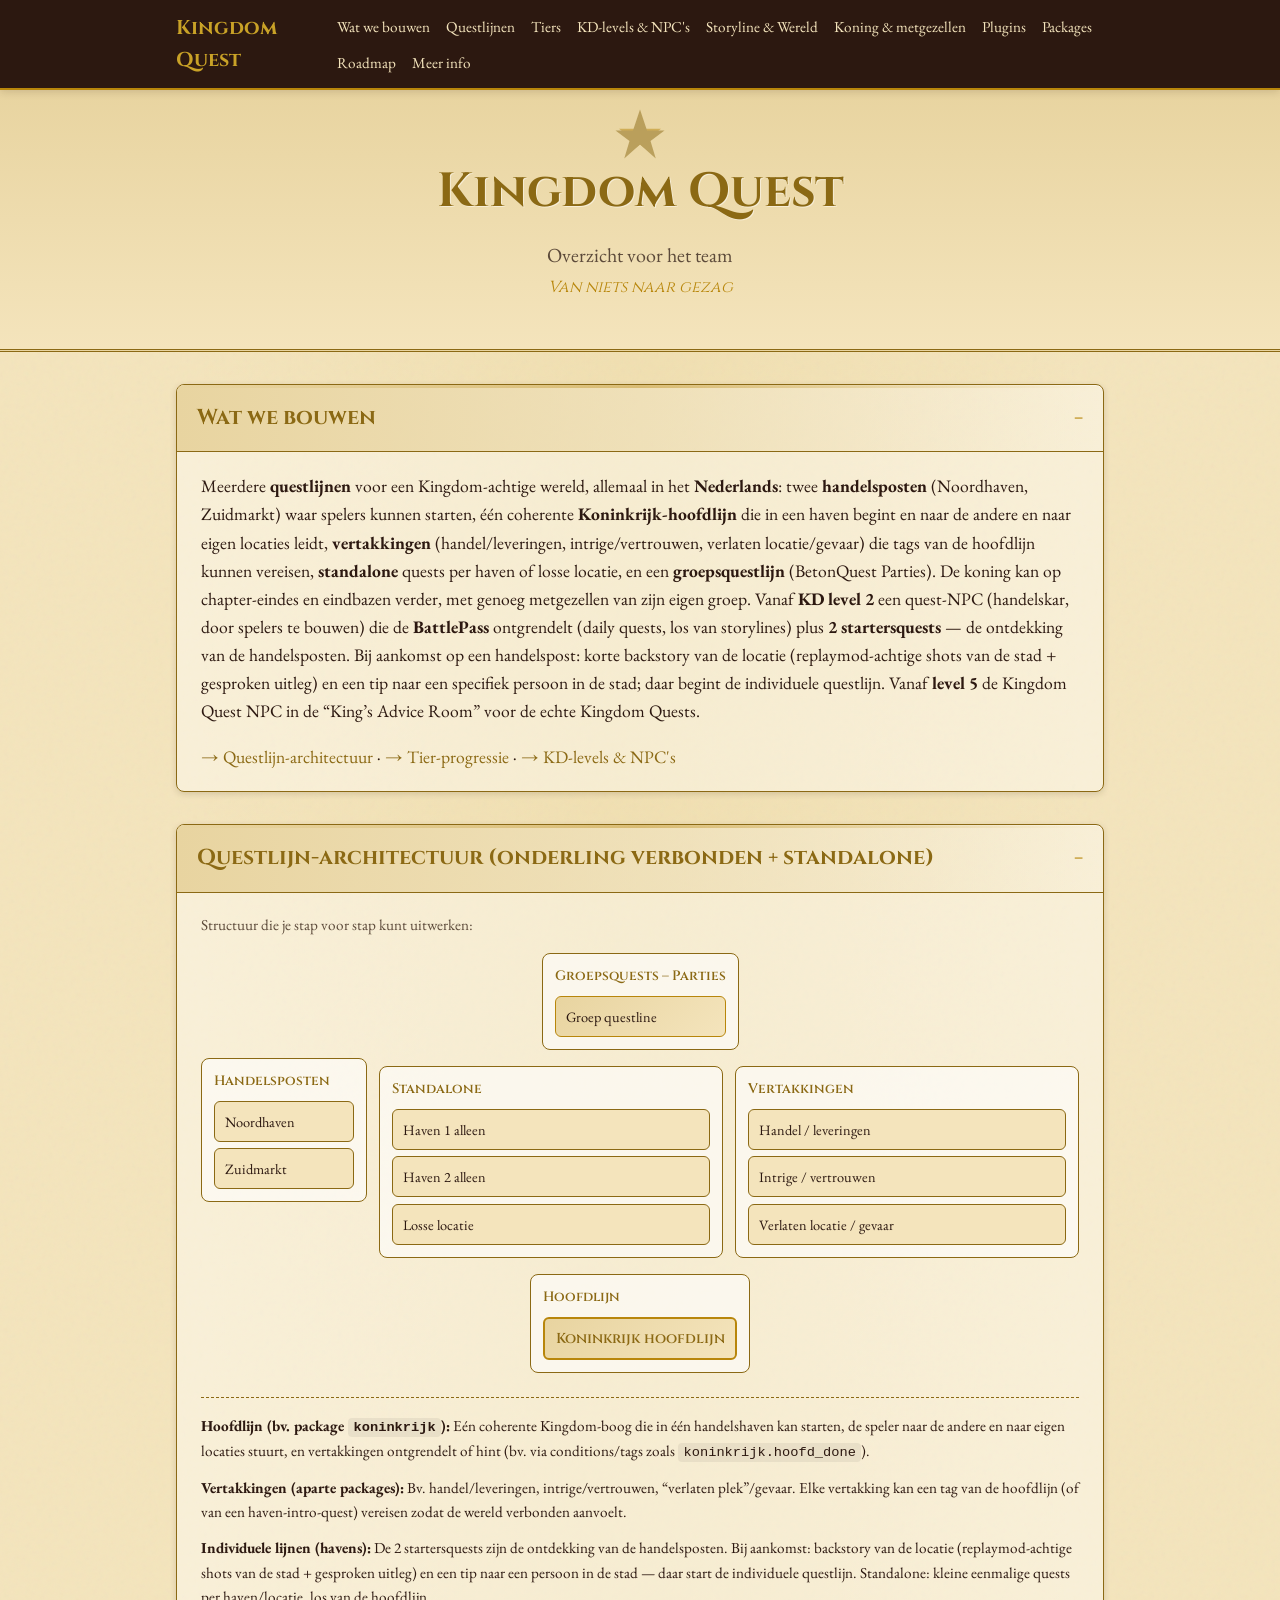
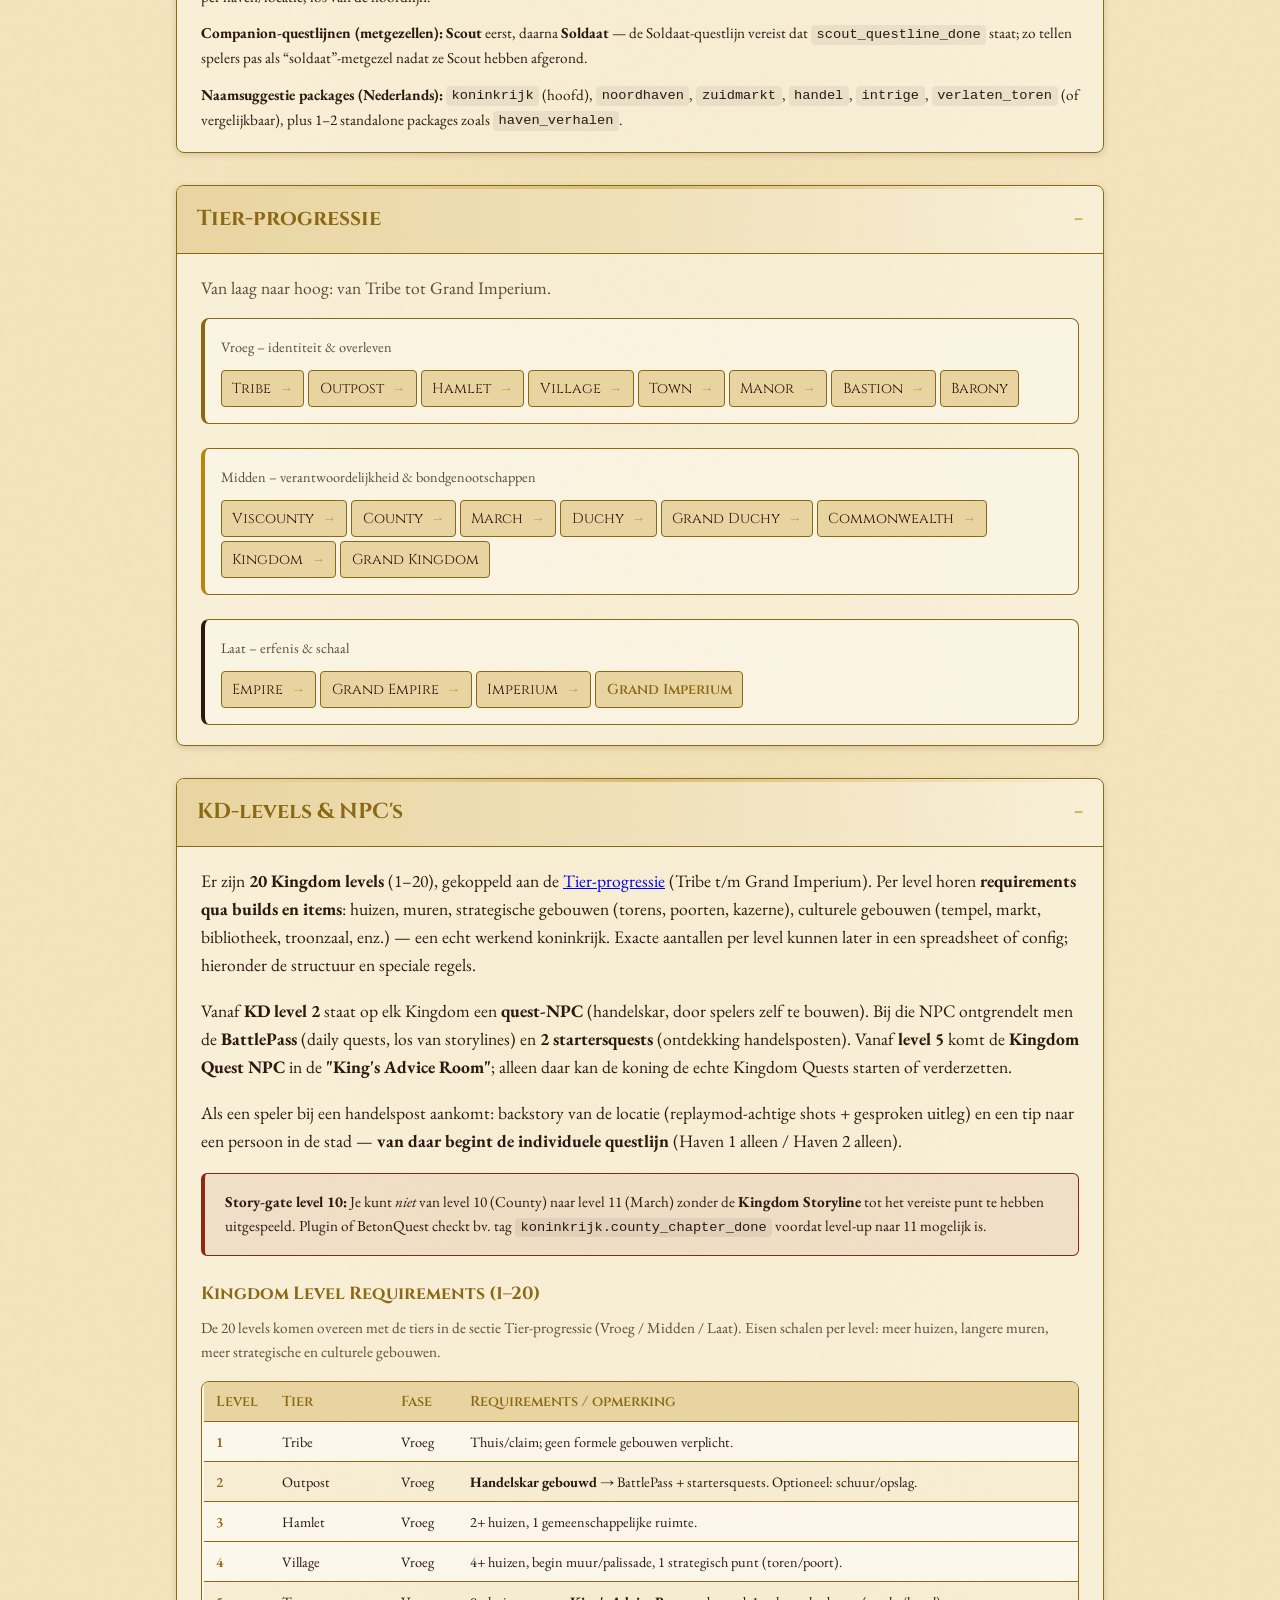
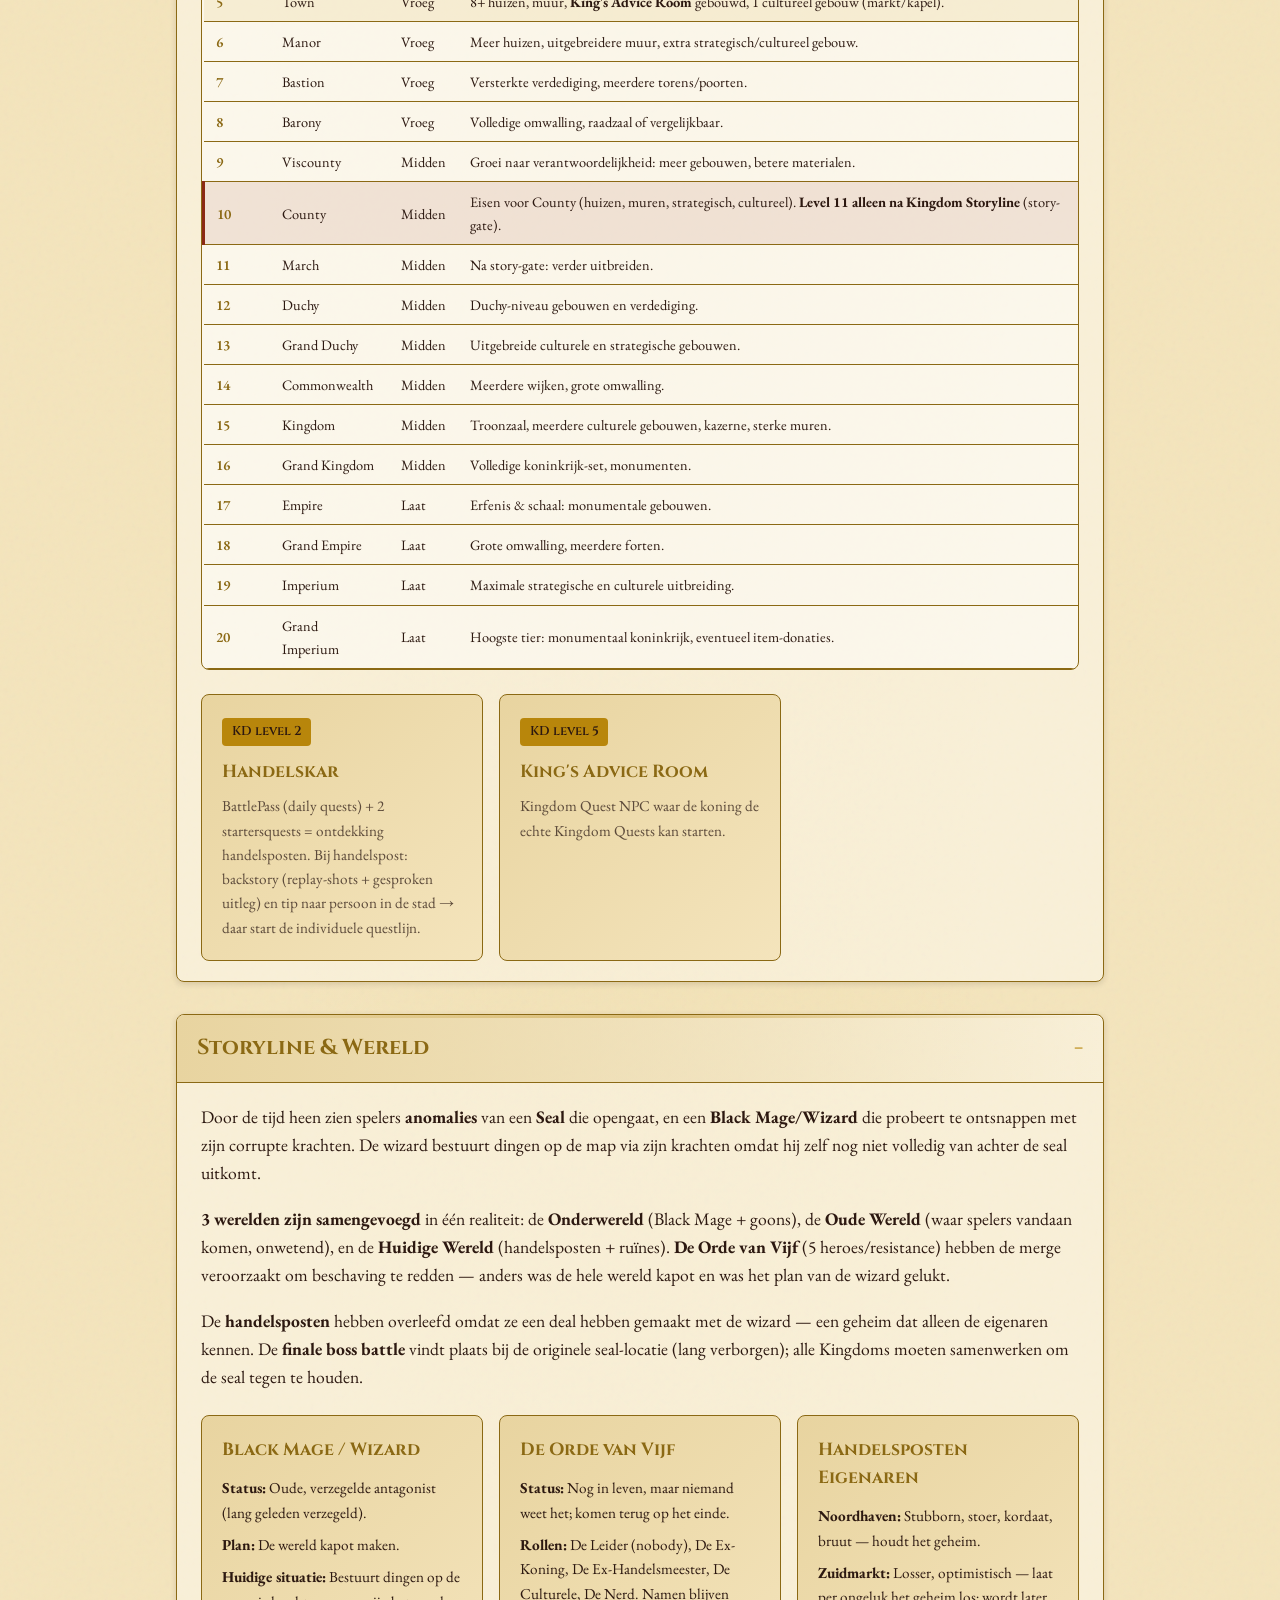
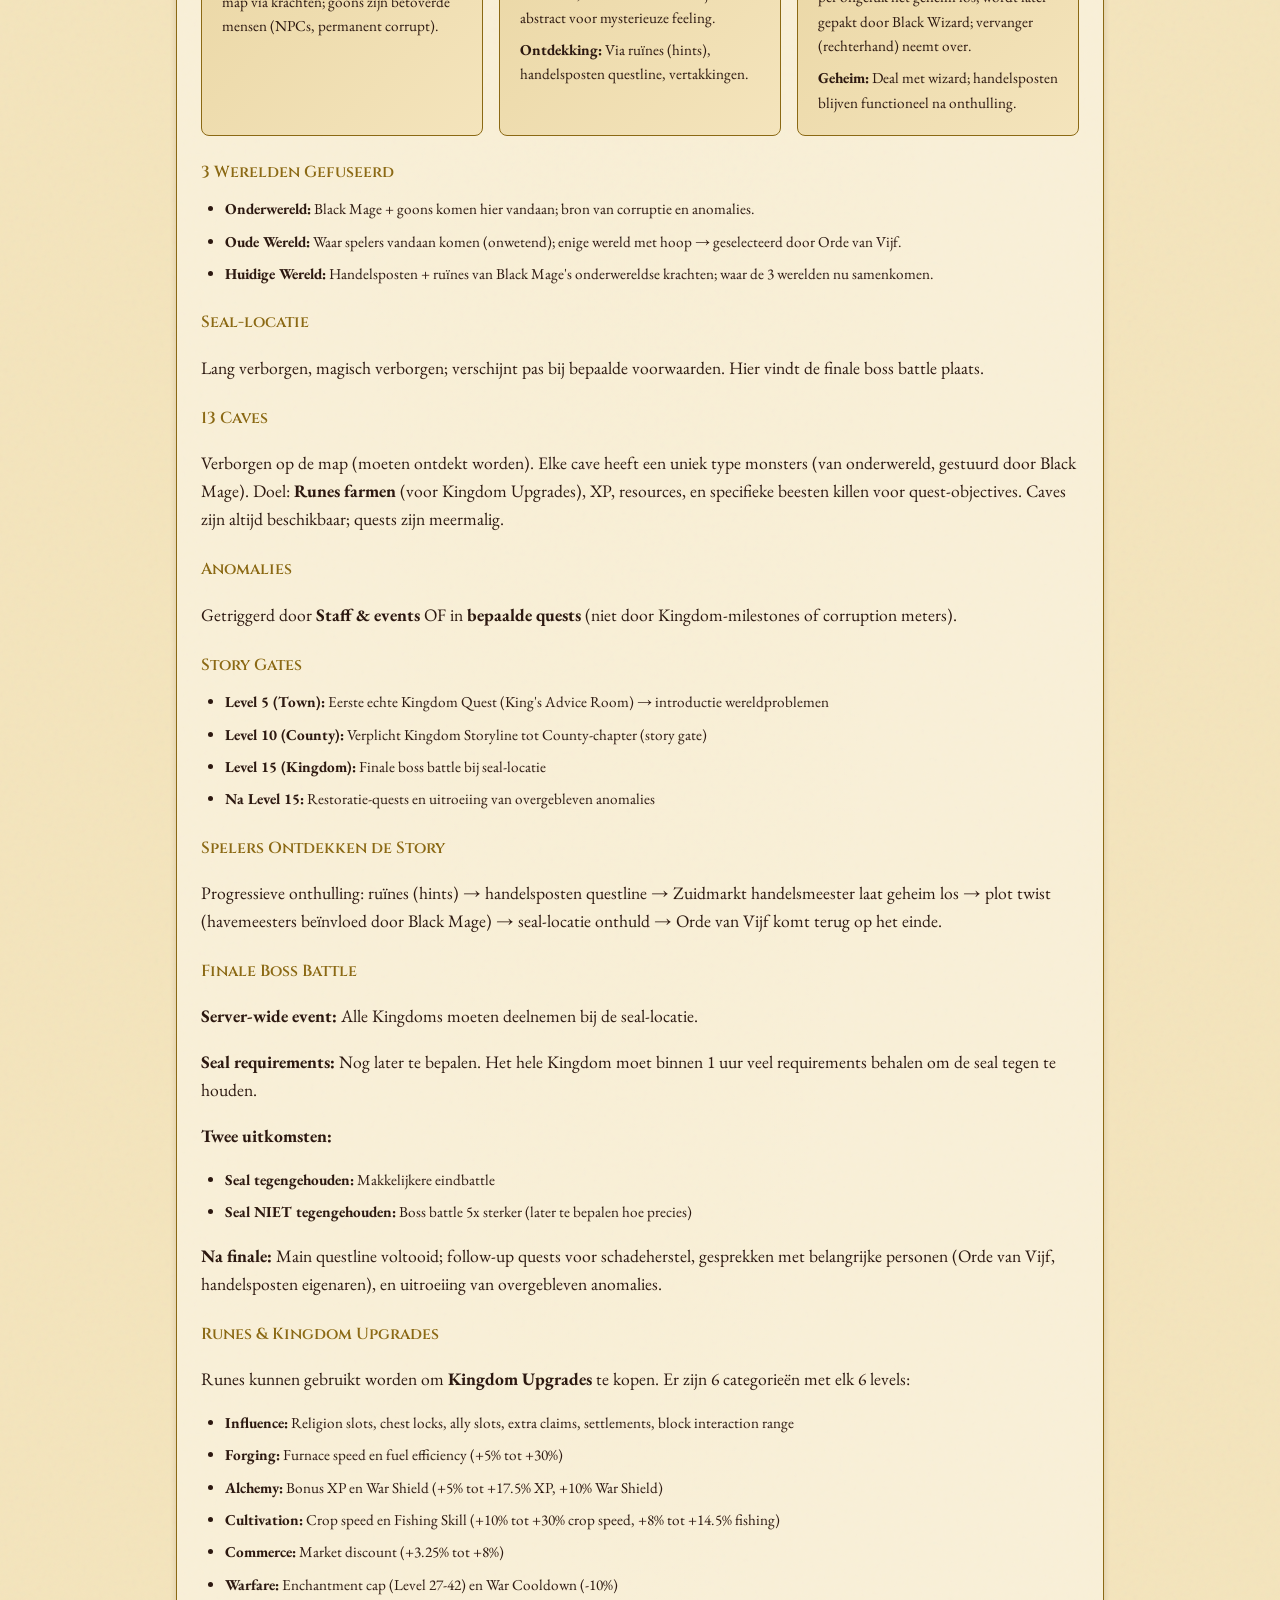
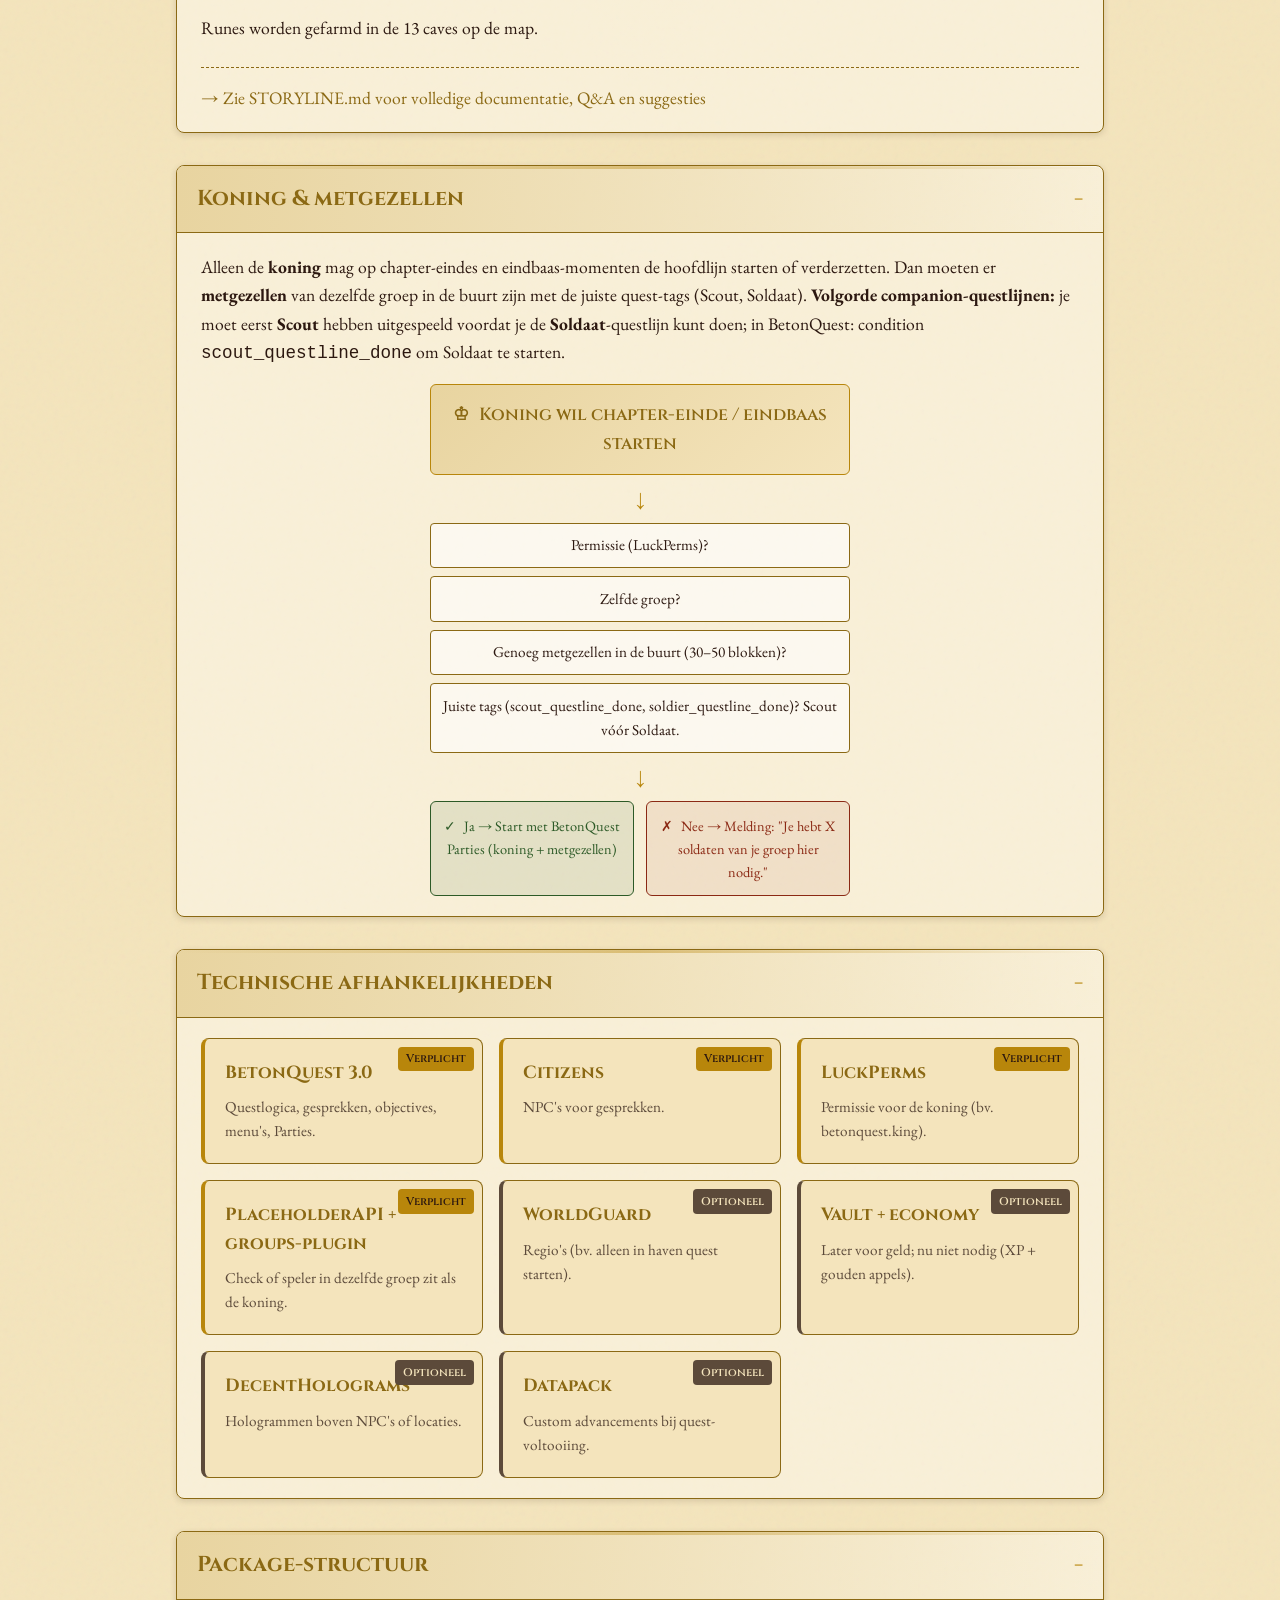
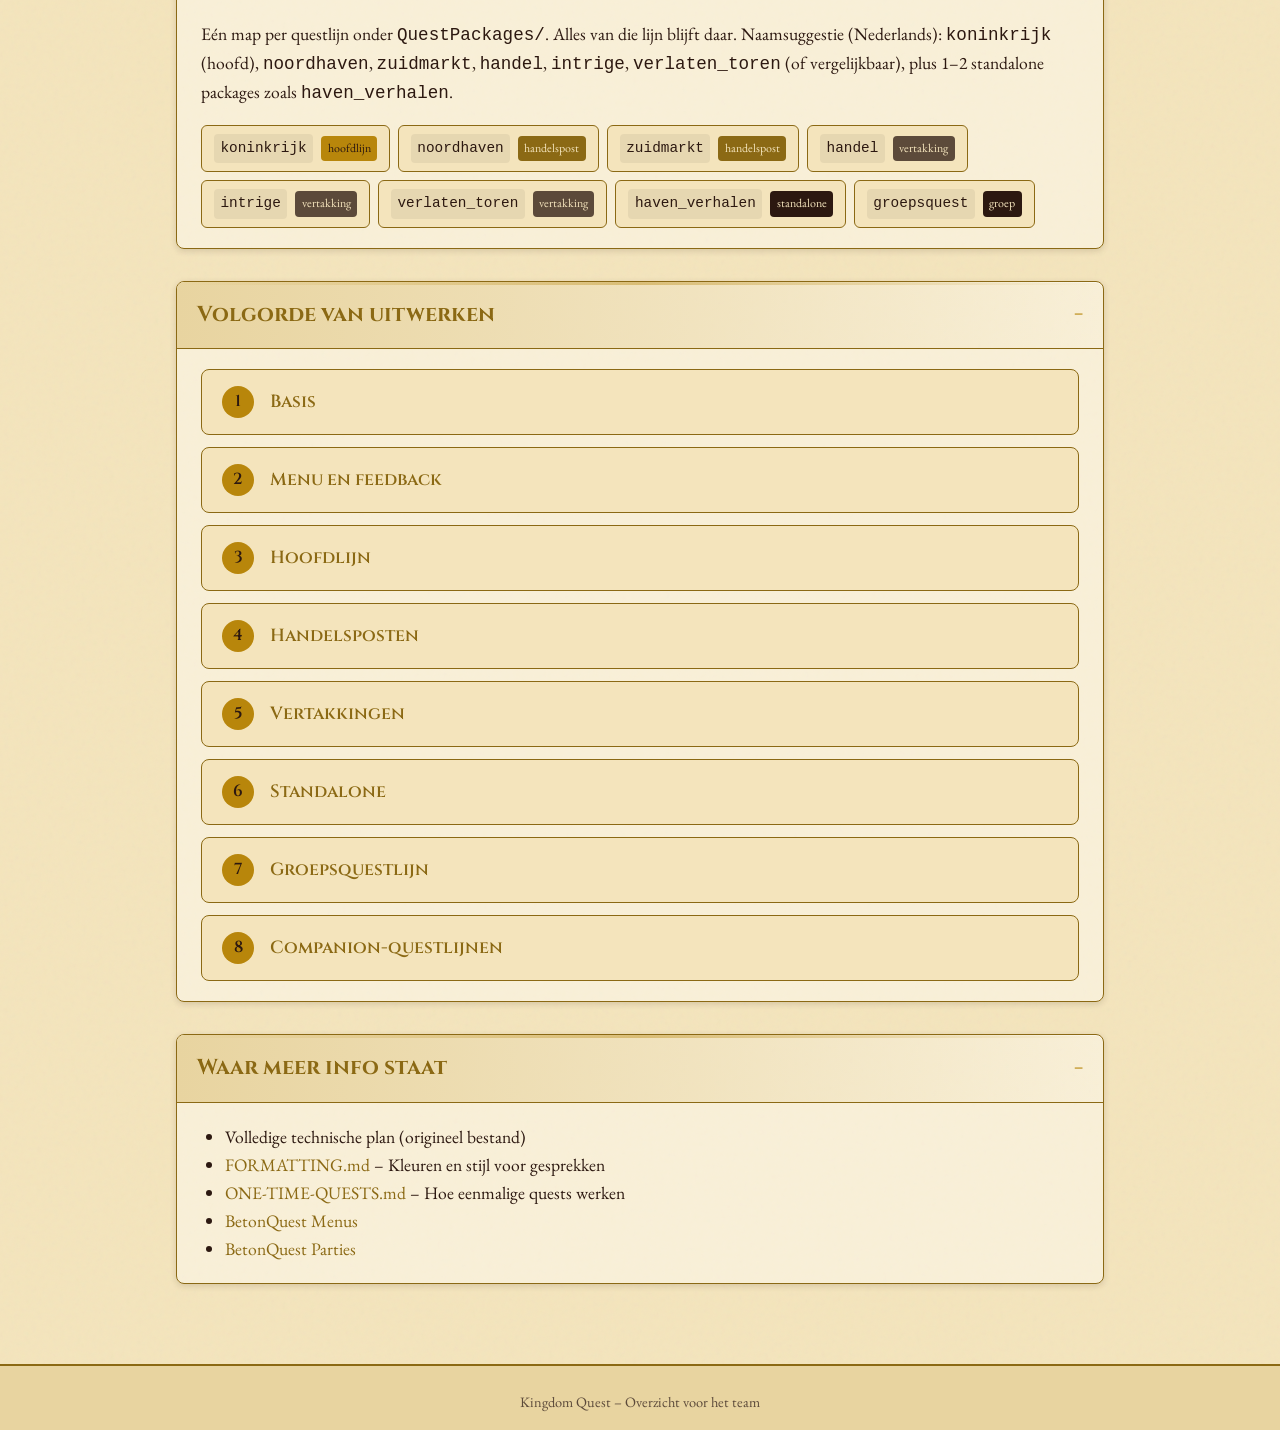
==== quest-overview/index.html @ 4b22ece1 "Initial commit: Kingdom Quest storyline and website Co-authored-by: Cursor <cursoragent@cursor.com>" ====
<!DOCTYPE html>
<html lang="nl">
<head>
  <meta charset="UTF-8">
  <meta name="viewport" content="width=device-width, initial-scale=1.0">
  <title>Kingdom Quest – Overzicht voor het team</title>
  <link rel="preconnect" href="https://fonts.googleapis.com">
  <link rel="preconnect" href="https://fonts.gstatic.com" crossorigin>
  <link href="https://fonts.googleapis.com/css2?family=Cinzel:wght@400;600;700&family=EB+Garamond:ital,wght@0,400;0,600;1,400&display=swap" rel="stylesheet">
  <link rel="stylesheet" href="styles.css">
</head>
<body>
  <nav class="nav" aria-label="Hoofdnavigatie">
    <div class="nav-inner">
      <a href="#hero" class="nav-logo">Kingdom Quest</a>
      <ul class="nav-links">
        <li><a href="#wat-we-bouwen">Wat we bouwen</a></li>
        <li><a href="#questlijnen">Questlijnen</a></li>
        <li><a href="#tiers">Tiers</a></li>
        <li><a href="#kd-levels">KD-levels & NPC's</a></li>
        <li><a href="#storyline">Storyline & Wereld</a></li>
        <li><a href="#koning">Koning & metgezellen</a></li>
        <li><a href="#plugins">Plugins</a></li>
        <li><a href="#packages">Packages</a></li>
        <li><a href="#roadmap">Roadmap</a></li>
        <li><a href="#meer-info">Meer info</a></li>
      </ul>
      <button class="nav-toggle" aria-label="Menu openen" type="button"></button>
    </div>
  </nav>

  <header id="hero" class="hero">
    <div class="hero-decoration hero-crown" aria-hidden="true"></div>
    <h1 class="hero-title">Kingdom Quest</h1>
    <p class="hero-subtitle">Overzicht voor het team</p>
    <p class="hero-tagline">Van niets naar gezag</p>
  </header>

  <main>
    <section id="wat-we-bouwen" class="section section-collapsible">
      <h2 class="section-title">Wat we bouwen</h2>
      <div class="section-content">
        <p>Meerdere <strong>questlijnen</strong> voor een Kingdom-achtige wereld, allemaal in het <strong>Nederlands</strong>: twee <strong>handelsposten</strong> (Noordhaven, Zuidmarkt) waar spelers kunnen starten, één coherente <strong>Koninkrijk-hoofdlijn</strong> die in een haven begint en naar de andere en naar eigen locaties leidt, <strong>vertakkingen</strong> (handel/leveringen, intrige/vertrouwen, verlaten locatie/gevaar) die tags van de hoofdlijn kunnen vereisen, <strong>standalone</strong> quests per haven of losse locatie, en een <strong>groepsquestlijn</strong> (BetonQuest Parties). De koning kan op chapter-eindes en eindbazen verder, met genoeg metgezellen van zijn eigen groep. Vanaf <strong>KD level 2</strong> een quest-NPC (handelskar, door spelers te bouwen) die de <strong>BattlePass</strong> ontgrendelt (daily quests, los van storylines) plus <strong>2 startersquests</strong> — de ontdekking van de handelsposten. Bij aankomst op een handelspost: korte backstory van de locatie (replaymod-achtige shots van de stad + gesproken uitleg) en een tip naar een specifiek persoon in de stad; daar begint de individuele questlijn. Vanaf <strong>level 5</strong> de Kingdom Quest NPC in de “King’s Advice Room” voor de echte Kingdom Quests.</p>
        <p class="section-links"><a href="#questlijnen">→ Questlijn-architectuur</a> · <a href="#tiers">→ Tier-progressie</a> · <a href="#kd-levels">→ KD-levels & NPC's</a></p>
      </div>
    </section>

    <section id="questlijnen" class="section section-collapsible">
      <h2 class="section-title">Questlijn-architectuur (onderling verbonden + standalone)</h2>
      <div class="section-content">
        <p class="layout-intro">Structuur die je stap voor stap kunt uitwerken:</p>
        <div class="layout-diagram">
          <div class="layout-group layout-handelsposten">
            <h3 class="layout-group-title">Handelsposten</h3>
            <div class="layout-nodes">
              <div class="layout-node" id="node-noordhaven" title="Noordhaven">Noordhaven</div>
              <div class="layout-node" id="node-zuidmarkt" title="Zuidmarkt">Zuidmarkt</div>
            </div>
          </div>
          <div class="layout-group layout-groep">
            <h3 class="layout-group-title">Groepsquests – Parties</h3>
            <div class="layout-nodes">
              <div class="layout-node layout-node-main" id="node-groep" title="Groep questline">Groep questline</div>
            </div>
          </div>
          <div class="layout-group layout-standalone">
            <h3 class="layout-group-title">Standalone</h3>
            <div class="layout-nodes">
              <div class="layout-node" id="node-haven1" title="Haven 1 alleen">Haven 1 alleen</div>
              <div class="layout-node" id="node-haven2" title="Haven 2 alleen">Haven 2 alleen</div>
              <div class="layout-node" id="node-los" title="Losse locatie">Losse locatie</div>
            </div>
          </div>
          <div class="layout-group layout-hoofdlijn">
            <h3 class="layout-group-title">Hoofdlijn</h3>
            <div class="layout-nodes">
              <div class="layout-node layout-node-kingdom" id="node-koninkrijk" title="Koninkrijk hoofdlijn">Koninkrijk hoofdlijn</div>
            </div>
          </div>
          <div class="layout-group layout-vertakkingen">
            <h3 class="layout-group-title">Vertakkingen</h3>
            <div class="layout-nodes">
              <div class="layout-node" id="node-handel" title="Handel / leveringen">Handel / leveringen</div>
              <div class="layout-node" id="node-intrige" title="Intrige / vertrouwen">Intrige / vertrouwen</div>
              <div class="layout-node" id="node-verlaten" title="Verlaten locatie / gevaar">Verlaten locatie / gevaar</div>
            </div>
          </div>
        </div>
        <div class="layout-descriptions">
          <p><strong>Hoofdlijn (bv. package <code>koninkrijk</code>):</strong> Eén coherente Kingdom-boog die in één handelshaven kan starten, de speler naar de andere en naar eigen locaties stuurt, en vertakkingen ontgrendelt of hint (bv. via conditions/tags zoals <code>koninkrijk.hoofd_done</code>).</p>
          <p><strong>Vertakkingen (aparte packages):</strong> Bv. handel/leveringen, intrige/vertrouwen, “verlaten plek”/gevaar. Elke vertakking kan een tag van de hoofdlijn (of van een haven-intro-quest) vereisen zodat de wereld verbonden aanvoelt.</p>
          <p><strong>Individuele lijnen (havens):</strong> De 2 startersquests zijn de ontdekking van de handelsposten. Bij aankomst: backstory van de locatie (replaymod-achtige shots van de stad + gesproken uitleg) en een tip naar een persoon in de stad — daar start de individuele questlijn. Standalone: kleine eenmalige quests per haven/locatie, los van de hoofdlijn.</p>
          <p><strong>Companion-questlijnen (metgezellen):</strong> <strong>Scout</strong> eerst, daarna <strong>Soldaat</strong> — de Soldaat-questlijn vereist dat <code>scout_questline_done</code> staat; zo tellen spelers pas als “soldaat”-metgezel nadat ze Scout hebben afgerond.</p>
          <p><strong>Naamsuggestie packages (Nederlands):</strong> <code>koninkrijk</code> (hoofd), <code>noordhaven</code>, <code>zuidmarkt</code>, <code>handel</code>, <code>intrige</code>, <code>verlaten_toren</code> (of vergelijkbaar), plus 1–2 standalone packages zoals <code>haven_verhalen</code>.</p>
        </div>
      </div>
    </section>

    <section id="tiers" class="section section-collapsible">
      <h2 class="section-title">Tier-progressie</h2>
      <div class="section-content">
        <p class="tiers-intro">Van laag naar hoog: van Tribe tot Grand Imperium.</p>
        <div class="tiers-path">
          <div class="tiers-zone" data-zone="vroeg">
            <span class="tiers-zone-label">Vroeg – identiteit & overleven</span>
            <div class="tiers-steps">
              <span class="tier-step">Tribe</span>
              <span class="tier-step">Outpost</span>
              <span class="tier-step">Hamlet</span>
              <span class="tier-step">Village</span>
              <span class="tier-step">Town</span>
              <span class="tier-step">Manor</span>
              <span class="tier-step">Bastion</span>
              <span class="tier-step">Barony</span>
            </div>
          </div>
          <div class="tiers-zone" data-zone="midden">
            <span class="tiers-zone-label">Midden – verantwoordelijkheid & bondgenootschappen</span>
            <div class="tiers-steps">
              <span class="tier-step">Viscounty</span>
              <span class="tier-step">County</span>
              <span class="tier-step">March</span>
              <span class="tier-step">Duchy</span>
              <span class="tier-step">Grand Duchy</span>
              <span class="tier-step">Commonwealth</span>
              <span class="tier-step">Kingdom</span>
              <span class="tier-step">Grand Kingdom</span>
            </div>
          </div>
          <div class="tiers-zone" data-zone="laat">
            <span class="tiers-zone-label">Laat – erfenis & schaal</span>
            <div class="tiers-steps">
              <span class="tier-step">Empire</span>
              <span class="tier-step">Grand Empire</span>
              <span class="tier-step">Imperium</span>
              <span class="tier-step tier-step-end">Grand Imperium</span>
            </div>
          </div>
        </div>
      </div>
    </section>

    <section id="kd-levels" class="section section-collapsible">
      <h2 class="section-title">KD-levels & NPC's</h2>
      <div class="section-content">
        <p>Er zijn <strong>20 Kingdom levels</strong> (1–20), gekoppeld aan de <a href="#tiers">Tier-progressie</a> (Tribe t/m Grand Imperium). Per level horen <strong>requirements qua builds en items</strong>: huizen, muren, strategische gebouwen (torens, poorten, kazerne), culturele gebouwen (tempel, markt, bibliotheek, troonzaal, enz.) — een echt werkend koninkrijk. Exacte aantallen per level kunnen later in een spreadsheet of config; hieronder de structuur en speciale regels.</p>
        <p>Vanaf <strong>KD level 2</strong> staat op elk Kingdom een <strong>quest-NPC</strong> (handelskar, door spelers zelf te bouwen). Bij die NPC ontgrendelt men de <strong>BattlePass</strong> (daily quests, los van storylines) en <strong>2 startersquests</strong> (ontdekking handelsposten). Vanaf <strong>level 5</strong> komt de <strong>Kingdom Quest NPC</strong> in de <strong>"King's Advice Room"</strong>; alleen daar kan de koning de echte Kingdom Quests starten of verderzetten.</p>
        <p>Als een speler bij een handelspost aankomt: backstory van de locatie (replaymod-achtige shots + gesproken uitleg) en een tip naar een persoon in de stad — <strong>van daar begint de individuele questlijn</strong> (Haven 1 alleen / Haven 2 alleen).</p>
        <div class="kd-story-gate" id="kingdom-level-requirements">
          <strong>Story-gate level 10:</strong> Je kunt <em>niet</em> van level 10 (County) naar level 11 (March) zonder de <strong>Kingdom Storyline</strong> tot het vereiste punt te hebben uitgespeeld. Plugin of BetonQuest checkt bv. tag <code>koninkrijk.county_chapter_done</code> voordat level-up naar 11 mogelijk is.
        </div>

        <h3 class="kd-table-title">Kingdom Level Requirements (1–20)</h3>
        <p class="kd-table-intro">De 20 levels komen overeen met de tiers in de sectie Tier-progressie (Vroeg / Midden / Laat). Eisen schalen per level: meer huizen, langere muren, meer strategische en culturele gebouwen.</p>
        <div class="kd-table-wrap">
          <table class="kd-levels-table">
            <thead>
              <tr>
                <th>Level</th>
                <th>Tier</th>
                <th>Fase</th>
                <th>Requirements / opmerking</th>
              </tr>
            </thead>
            <tbody>
              <tr><td>1</td><td>Tribe</td><td>Vroeg</td><td>Thuis/claim; geen formele gebouwen verplicht.</td></tr>
              <tr class="kd-row-special"><td>2</td><td>Outpost</td><td>Vroeg</td><td><strong>Handelskar gebouwd</strong> → BattlePass + startersquests. Optioneel: schuur/opslag.</td></tr>
              <tr><td>3</td><td>Hamlet</td><td>Vroeg</td><td>2+ huizen, 1 gemeenschappelijke ruimte.</td></tr>
              <tr><td>4</td><td>Village</td><td>Vroeg</td><td>4+ huizen, begin muur/palissade, 1 strategisch punt (toren/poort).</td></tr>
              <tr class="kd-row-special"><td>5</td><td>Town</td><td>Vroeg</td><td>8+ huizen, muur, <strong>King's Advice Room</strong> gebouwd, 1 cultureel gebouw (markt/kapel).</td></tr>
              <tr><td>6</td><td>Manor</td><td>Vroeg</td><td>Meer huizen, uitgebreidere muur, extra strategisch/cultureel gebouw.</td></tr>
              <tr><td>7</td><td>Bastion</td><td>Vroeg</td><td>Versterkte verdediging, meerdere torens/poorten.</td></tr>
              <tr><td>8</td><td>Barony</td><td>Vroeg</td><td>Volledige omwalling, raadzaal of vergelijkbaar.</td></tr>
              <tr><td>9</td><td>Viscounty</td><td>Midden</td><td>Groei naar verantwoordelijkheid: meer gebouwen, betere materialen.</td></tr>
              <tr class="kd-row-story-gate"><td>10</td><td>County</td><td>Midden</td><td>Eisen voor County (huizen, muren, strategisch, cultureel). <strong>Level 11 alleen na Kingdom Storyline</strong> (story-gate).</td></tr>
              <tr><td>11</td><td>March</td><td>Midden</td><td>Na story-gate: verder uitbreiden.</td></tr>
              <tr><td>12</td><td>Duchy</td><td>Midden</td><td>Duchy-niveau gebouwen en verdediging.</td></tr>
              <tr><td>13</td><td>Grand Duchy</td><td>Midden</td><td>Uitgebreide culturele en strategische gebouwen.</td></tr>
              <tr><td>14</td><td>Commonwealth</td><td>Midden</td><td>Meerdere wijken, grote omwalling.</td></tr>
              <tr><td>15</td><td>Kingdom</td><td>Midden</td><td>Troonzaal, meerdere culturele gebouwen, kazerne, sterke muren.</td></tr>
              <tr><td>16</td><td>Grand Kingdom</td><td>Midden</td><td>Volledige koninkrijk-set, monumenten.</td></tr>
              <tr><td>17</td><td>Empire</td><td>Laat</td><td>Erfenis & schaal: monumentale gebouwen.</td></tr>
              <tr><td>18</td><td>Grand Empire</td><td>Laat</td><td>Grote omwalling, meerdere forten.</td></tr>
              <tr><td>19</td><td>Imperium</td><td>Laat</td><td>Maximale strategische en culturele uitbreiding.</td></tr>
              <tr><td>20</td><td>Grand Imperium</td><td>Laat</td><td>Hoogste tier: monumentaal koninkrijk, eventueel item-donaties.</td></tr>
            </tbody>
          </table>
        </div>

        <div class="kd-levels-cards">
          <div class="kd-level-card">
            <span class="kd-level-badge">KD level 2</span>
            <h3>Handelskar</h3>
            <p>BattlePass (daily quests) + 2 startersquests = ontdekking handelsposten. Bij handelspost: backstory (replay-shots + gesproken uitleg) en tip naar persoon in de stad → daar start de individuele questlijn.</p>
          </div>
          <div class="kd-level-card">
            <span class="kd-level-badge">KD level 5</span>
            <h3>King's Advice Room</h3>
            <p>Kingdom Quest NPC waar de koning de echte Kingdom Quests kan starten.</p>
          </div>
        </div>
      </div>
    </section>

    <section id="storyline" class="section section-collapsible">
      <h2 class="section-title">Storyline & Wereld</h2>
      <div class="section-content">
        <p>Door de tijd heen zien spelers <strong>anomalies</strong> van een <strong>Seal</strong> die opengaat, en een <strong>Black Mage/Wizard</strong> die probeert te ontsnappen met zijn corrupte krachten. De wizard bestuurt dingen op de map via zijn krachten omdat hij zelf nog niet volledig van achter de seal uitkomt.</p>

        <p><strong>3 werelden zijn samengevoegd</strong> in één realiteit: de <strong>Onderwereld</strong> (Black Mage + goons), de <strong>Oude Wereld</strong> (waar spelers vandaan komen, onwetend), en de <strong>Huidige Wereld</strong> (handelsposten + ruïnes). <strong>De Orde van Vijf</strong> (5 heroes/resistance) hebben de merge veroorzaakt om beschaving te redden — anders was de hele wereld kapot en was het plan van de wizard gelukt.</p>

        <p>De <strong>handelsposten</strong> hebben overleefd omdat ze een deal hebben gemaakt met de wizard — een geheim dat alleen de eigenaren kennen. De <strong>finale boss battle</strong> vindt plaats bij de originele seal-locatie (lang verborgen); alle Kingdoms moeten samenwerken om de seal tegen te houden.</p>

        <div class="storyline-cards">
          <div class="storyline-card">
            <h3>Black Mage / Wizard</h3>
            <p><strong>Status:</strong> Oude, verzegelde antagonist (lang geleden verzegeld).</p>
            <p><strong>Plan:</strong> De wereld kapot maken.</p>
            <p><strong>Huidige situatie:</strong> Bestuurt dingen op de map via krachten; goons zijn betoverde mensen (NPCs, permanent corrupt).</p>
          </div>

          <div class="storyline-card">
            <h3>De Orde van Vijf</h3>
            <p><strong>Status:</strong> Nog in leven, maar niemand weet het; komen terug op het einde.</p>
            <p><strong>Rollen:</strong> De Leider (nobody), De Ex-Koning, De Ex-Handelsmeester, De Culturele, De Nerd. Namen blijven abstract voor mysterieuze feeling.</p>
            <p><strong>Ontdekking:</strong> Via ruïnes (hints), handelsposten questline, vertakkingen.</p>
          </div>

          <div class="storyline-card">
            <h3>Handelsposten Eigenaren</h3>
            <p><strong>Noordhaven:</strong> Stubborn, stoer, kordaat, bruut — houdt het geheim.</p>
            <p><strong>Zuidmarkt:</strong> Losser, optimistisch — laat per ongeluk het geheim los; wordt later gepakt door Black Wizard; vervanger (rechterhand) neemt over.</p>
            <p><strong>Geheim:</strong> Deal met wizard; handelsposten blijven functioneel na onthulling.</p>
          </div>
        </div>

        <h3 class="storyline-subtitle">3 Werelden Gefuseerd</h3>
        <ul class="storyline-list">
          <li><strong>Onderwereld:</strong> Black Mage + goons komen hier vandaan; bron van corruptie en anomalies.</li>
          <li><strong>Oude Wereld:</strong> Waar spelers vandaan komen (onwetend); enige wereld met hoop → geselecteerd door Orde van Vijf.</li>
          <li><strong>Huidige Wereld:</strong> Handelsposten + ruïnes van Black Mage's onderwereldse krachten; waar de 3 werelden nu samenkomen.</li>
        </ul>

        <h3 class="storyline-subtitle">Seal-locatie</h3>
        <p>Lang verborgen, magisch verborgen; verschijnt pas bij bepaalde voorwaarden. Hier vindt de finale boss battle plaats.</p>

        <h3 class="storyline-subtitle">13 Caves</h3>
        <p>Verborgen op de map (moeten ontdekt worden). Elke cave heeft een uniek type monsters (van onderwereld, gestuurd door Black Mage). Doel: <strong>Runes farmen</strong> (voor Kingdom Upgrades), XP, resources, en specifieke beesten killen voor quest-objectives. Caves zijn altijd beschikbaar; quests zijn meermalig.</p>

        <h3 class="storyline-subtitle">Anomalies</h3>
        <p>Getriggerd door <strong>Staff & events</strong> OF in <strong>bepaalde quests</strong> (niet door Kingdom-milestones of corruption meters).</p>

        <h3 class="storyline-subtitle">Story Gates</h3>
        <ul class="storyline-list">
          <li><strong>Level 5 (Town):</strong> Eerste echte Kingdom Quest (King's Advice Room) → introductie wereldproblemen</li>
          <li><strong>Level 10 (County):</strong> Verplicht Kingdom Storyline tot County-chapter (story gate)</li>
          <li><strong>Level 15 (Kingdom):</strong> Finale boss battle bij seal-locatie</li>
          <li><strong>Na Level 15:</strong> Restoratie-quests en uitroeiing van overgebleven anomalies</li>
        </ul>

        <h3 class="storyline-subtitle">Spelers Ontdekken de Story</h3>
        <p>Progressieve onthulling: ruïnes (hints) → handelsposten questline → Zuidmarkt handelsmeester laat geheim los → plot twist (havemeesters beïnvloed door Black Mage) → seal-locatie onthuld → Orde van Vijf komt terug op het einde.</p>

        <h3 class="storyline-subtitle">Finale Boss Battle</h3>
        <p><strong>Server-wide event:</strong> Alle Kingdoms moeten deelnemen bij de seal-locatie.</p>
        <p><strong>Seal requirements:</strong> Nog later te bepalen. Het hele Kingdom moet binnen 1 uur veel requirements behalen om de seal tegen te houden.</p>
        <p><strong>Twee uitkomsten:</strong></p>
        <ul class="storyline-list">
          <li><strong>Seal tegengehouden:</strong> Makkelijkere eindbattle</li>
          <li><strong>Seal NIET tegengehouden:</strong> Boss battle 5x sterker (later te bepalen hoe precies)</li>
        </ul>
        <p><strong>Na finale:</strong> Main questline voltooid; follow-up quests voor schadeherstel, gesprekken met belangrijke personen (Orde van Vijf, handelsposten eigenaren), en uitroeiing van overgebleven anomalies.</p>

        <h3 class="storyline-subtitle">Runes & Kingdom Upgrades</h3>
        <p>Runes kunnen gebruikt worden om <strong>Kingdom Upgrades</strong> te kopen. Er zijn 6 categorieën met elk 6 levels:</p>
        <ul class="storyline-list">
          <li><strong>Influence:</strong> Religion slots, chest locks, ally slots, extra claims, settlements, block interaction range</li>
          <li><strong>Forging:</strong> Furnace speed en fuel efficiency (+5% tot +30%)</li>
          <li><strong>Alchemy:</strong> Bonus XP en War Shield (+5% tot +17.5% XP, +10% War Shield)</li>
          <li><strong>Cultivation:</strong> Crop speed en Fishing Skill (+10% tot +30% crop speed, +8% tot +14.5% fishing)</li>
          <li><strong>Commerce:</strong> Market discount (+3.25% tot +8%)</li>
          <li><strong>Warfare:</strong> Enchantment cap (Level 27-42) en War Cooldown (-10%)</li>
        </ul>
        <p>Runes worden gefarmd in de 13 caves op de map.</p>

        <p class="storyline-link"><a href="../STORYLINE.md" target="_blank">→ Zie STORYLINE.md voor volledige documentatie, Q&A en suggesties</a></p>
      </div>
    </section>

    <section id="koning" class="section section-collapsible">
      <h2 class="section-title">Koning & metgezellen</h2>
      <div class="section-content">
        <p>Alleen de <strong>koning</strong> mag op chapter-eindes en eindbaas-momenten de hoofdlijn starten of verderzetten. Dan moeten er <strong>metgezellen</strong> van dezelfde groep in de buurt zijn met de juiste quest-tags (Scout, Soldaat). <strong>Volgorde companion-questlijnen:</strong> je moet eerst <strong>Scout</strong> hebben uitgespeeld voordat je de <strong>Soldaat</strong>-questlijn kunt doen; in BetonQuest: condition <code>scout_questline_done</code> om Soldaat te starten.</p>
        <div class="king-flow">
          <div class="flow-step flow-start">
            <span class="flow-icon">♔</span>
            Koning wil chapter-einde / eindbaas starten
          </div>
          <div class="flow-arrow">↓</div>
          <div class="flow-checks">
            <div class="flow-check">Permissie (LuckPerms)?</div>
            <div class="flow-check">Zelfde groep?</div>
            <div class="flow-check">Genoeg metgezellen in de buurt (30–50 blokken)?</div>
            <div class="flow-check">Juiste tags (scout_questline_done, soldier_questline_done)? Scout vóór Soldaat.</div>
          </div>
          <div class="flow-arrow">↓</div>
          <div class="flow-outcomes">
            <div class="flow-outcome flow-yes">
              <span class="flow-icon">✓</span> Ja → Start met BetonQuest Parties (koning + metgezellen)
            </div>
            <div class="flow-outcome flow-no">
              <span class="flow-icon">✗</span> Nee → Melding: "Je hebt X soldaten van je groep hier nodig."
            </div>
          </div>
        </div>
      </div>
    </section>

    <section id="plugins" class="section section-collapsible">
      <h2 class="section-title">Technische afhankelijkheden</h2>
      <div class="section-content">
        <div class="plugins-grid">
          <div class="plugin-card plugin-required">
            <span class="plugin-badge">Verplicht</span>
            <h3>BetonQuest 3.0</h3>
            <p>Questlogica, gesprekken, objectives, menu's, Parties.</p>
          </div>
          <div class="plugin-card plugin-required">
            <span class="plugin-badge">Verplicht</span>
            <h3>Citizens</h3>
            <p>NPC's voor gesprekken.</p>
          </div>
          <div class="plugin-card plugin-required">
            <span class="plugin-badge">Verplicht</span>
            <h3>LuckPerms</h3>
            <p>Permissie voor de koning (bv. betonquest.king).</p>
          </div>
          <div class="plugin-card plugin-required">
            <span class="plugin-badge">Verplicht</span>
            <h3>PlaceholderAPI + groups-plugin</h3>
            <p>Check of speler in dezelfde groep zit als de koning.</p>
          </div>
          <div class="plugin-card plugin-optional">
            <span class="plugin-badge plugin-badge-optional">Optioneel</span>
            <h3>WorldGuard</h3>
            <p>Regio's (bv. alleen in haven quest starten).</p>
          </div>
          <div class="plugin-card plugin-optional">
            <span class="plugin-badge plugin-badge-optional">Optioneel</span>
            <h3>Vault + economy</h3>
            <p>Later voor geld; nu niet nodig (XP + gouden appels).</p>
          </div>
          <div class="plugin-card plugin-optional">
            <span class="plugin-badge plugin-badge-optional">Optioneel</span>
            <h3>DecentHolograms</h3>
            <p>Hologrammen boven NPC's of locaties.</p>
          </div>
          <div class="plugin-card plugin-optional">
            <span class="plugin-badge plugin-badge-optional">Optioneel</span>
            <h3>Datapack</h3>
            <p>Custom advancements bij quest-voltooiing.</p>
          </div>
        </div>
      </div>
    </section>

    <section id="packages" class="section section-collapsible">
      <h2 class="section-title">Package-structuur</h2>
      <div class="section-content">
        <p>Eén map per questlijn onder <code>QuestPackages/</code>. Alles van die lijn blijft daar. Naamsuggestie (Nederlands): <code>koninkrijk</code> (hoofd), <code>noordhaven</code>, <code>zuidmarkt</code>, <code>handel</code>, <code>intrige</code>, <code>verlaten_toren</code> (of vergelijkbaar), plus 1–2 standalone packages zoals <code>haven_verhalen</code>.</p>
        <div class="packages-tree">
          <div class="package-item package-hoofdlijn"><code>koninkrijk</code> <span class="package-type">hoofdlijn</span></div>
          <div class="package-item package-haven"><code>noordhaven</code> <span class="package-type">handelspost</span></div>
          <div class="package-item package-haven"><code>zuidmarkt</code> <span class="package-type">handelspost</span></div>
          <div class="package-item package-vertakking"><code>handel</code> <span class="package-type">vertakking</span></div>
          <div class="package-item package-vertakking"><code>intrige</code> <span class="package-type">vertakking</span></div>
          <div class="package-item package-vertakking"><code>verlaten_toren</code> <span class="package-type">vertakking</span></div>
          <div class="package-item package-standalone"><code>haven_verhalen</code> <span class="package-type">standalone</span></div>
          <div class="package-item package-groep"><code>groepsquest</code> <span class="package-type">groep</span></div>
        </div>
      </div>
    </section>

    <section id="roadmap" class="section section-collapsible">
      <h2 class="section-title">Volgorde van uitwerken</h2>
      <div class="section-content">
        <ol class="roadmap-list">
          <li class="roadmap-step" data-desc="Taal nl-NL; containment-doc (welk package waarvoor).">
            <span class="roadmap-num">1</span> Basis
          </li>
          <li class="roadmap-step" data-desc="Progress-menu (alleen actieve quests); voltooiing: XP, gouden appels, actionbar/chat/geluid, vuurwerk, advancements.">
            <span class="roadmap-num">2</span> Menu en feedback
          </li>
          <li class="roadmap-step" data-desc="Package koninkrijk, eerste gesprekken NL, eenmalig patroon, tier-tags.">
            <span class="roadmap-num">3</span> Hoofdlijn
          </li>
          <li class="roadmap-step" data-desc="Twee packages (noordhaven, zuidmarkt), korte intro-quests.">
            <span class="roadmap-num">4</span> Handelsposten
          </li>
          <li class="roadmap-step" data-desc="Een voor een: handel, intrige, verlaten_toren (of vergelijkbaar).">
            <span class="roadmap-num">5</span> Vertakkingen
          </li>
          <li class="roadmap-step" data-desc="1–2 losse packages, bv. haven_verhalen; eenmalige quests per haven of locatie.">
            <span class="roadmap-num">6</span> Standalone
          </li>
          <li class="roadmap-step" data-desc="Eigen package, waarschuwing 'met anderen', Parties, min. 2 spelers.">
            <span class="roadmap-num">7</span> Groepsquestlijn
          </li>
          <li class="roadmap-step" data-desc="Zodat spelers als metgezel meetellen bij de koning.">
            <span class="roadmap-num">8</span> Companion-questlijnen
          </li>
        </ol>
      </div>
    </section>

    <section id="meer-info" class="section section-collapsible">
      <h2 class="section-title">Waar meer info staat</h2>
      <div class="section-content">
        <ul class="info-links">
          <li>Volledige technische plan (origineel bestand)</li>
          <li><a href="#" rel="noopener">FORMATTING.md</a> – Kleuren en stijl voor gesprekken</li>
          <li><a href="#" rel="noopener">ONE-TIME-QUESTS.md</a> – Hoe eenmalige quests werken</li>
          <li><a href="https://betonquest.org/3.0-DEV/Documentation/Features/Menus/Menu/" target="_blank" rel="noopener">BetonQuest Menus</a></li>
          <li><a href="https://betonquest.org/3.0-DEV/Documentation/Scripting/Parties/" target="_blank" rel="noopener">BetonQuest Parties</a></li>
        </ul>
      </div>
    </section>
  </main>

  <footer class="footer">
    <p>Kingdom Quest – Overzicht voor het team</p>
  </footer>

  <script src="script.js"></script>
</body>
</html>
---- quest-overview/styles.css ----
/* ===== Kingdom Quest – Kingdom-style theme ===== */
:root {
  --parchment: #f4e4bc;
  --parchment-dark: #e8d4a0;
  --castle: #2c1810;
  --text: #2c1810;
  --text-muted: #5c4a3a;
  --gold: #b8860b;
  --gold-light: #c9a227;
  --gold-dim: #8b6914;
  --border: #8b6914;
  --shadow: rgba(44, 24, 16, 0.15);
  --success: #2d5a27;
  --danger: #8b2914;
  --font-heading: 'Cinzel', Georgia, serif;
  --font-body: 'EB Garamond', Georgia, serif;
}

*,
*::before,
*::after {
  box-sizing: border-box;
}

html {
  scroll-behavior: smooth;
}

body {
  margin: 0;
  font-family: var(--font-body);
  font-size: 1.1rem;
  line-height: 1.6;
  color: var(--text);
  background: var(--parchment);
  background-image:
    radial-gradient(ellipse at top, rgba(201, 162, 39, 0.08) 0%, transparent 50%),
    url("data:image/svg+xml,%3Csvg viewBox='0 0 256 256' xmlns='http://www.w3.org/2000/svg'%3E%3Cfilter id='n'%3E%3CfeTurbulence type='fractalNoise' baseFrequency='0.9' numOctaves='4' stitchTiles='stitch'/%3E%3C/filter%3E%3Crect width='100%25' height='100%25' filter='url(%23n)' opacity='0.04'/%3E%3C/svg%3E");
  min-height: 100vh;
}

/* ----- Navigation ----- */
.nav {
  position: sticky;
  top: 0;
  z-index: 100;
  background: var(--castle);
  color: var(--parchment);
  border-bottom: 2px solid var(--gold);
  box-shadow: 0 2px 8px var(--shadow);
}

.nav-inner {
  max-width: 960px;
  margin: 0 auto;
  padding: 0.75rem 1rem;
  display: flex;
  align-items: center;
  justify-content: space-between;
  gap: 1rem;
}

.nav-logo {
  font-family: var(--font-heading);
  font-weight: 700;
  font-size: 1.25rem;
  color: var(--gold-light);
  text-decoration: none;
}

.nav-logo:hover {
  color: var(--parchment);
}

.nav-links {
  list-style: none;
  margin: 0;
  padding: 0;
  display: flex;
  flex-wrap: wrap;
  gap: 0.5rem 1rem;
}

.nav-links a {
  color: var(--parchment);
  text-decoration: none;
  font-size: 0.95rem;
}

.nav-links a:hover {
  color: var(--gold-light);
  text-decoration: underline;
}

.nav-toggle {
  display: none;
  width: 2rem;
  height: 2rem;
  background: transparent;
  border: 1px solid var(--gold);
  border-radius: 4px;
  cursor: pointer;
  position: relative;
}

.nav-toggle::before,
.nav-toggle::after {
  content: '';
  position: absolute;
  left: 0.4rem;
  right: 0.4rem;
  height: 2px;
  background: var(--gold-light);
}

.nav-toggle::before { top: 0.5rem; }
.nav-toggle::after { top: 1rem; }

@media (max-width: 768px) {
  .nav-toggle { display: block; }
  .nav-links {
    display: none;
    position: absolute;
    top: 100%;
    left: 0;
    right: 0;
    background: var(--castle);
    padding: 1rem;
    flex-direction: column;
    border-bottom: 2px solid var(--gold);
  }
  .nav-links.is-open { display: flex; }
}

/* ----- Hero ----- */
.hero {
  position: relative;
  text-align: center;
  padding: 4rem 1.5rem 3rem;
  border-bottom: 3px double var(--border);
  background: linear-gradient(180deg, var(--parchment-dark) 0%, var(--parchment) 100%);
}

.hero-decoration {
  position: absolute;
  left: 50%;
  transform: translateX(-50%);
  opacity: 0.25;
}

.hero-crown {
  top: 1rem;
  width: 56px;
  height: 56px;
  background: url("data:image/svg+xml,%3Csvg xmlns='http://www.w3.org/2000/svg' viewBox='0 0 64 64'%3E%3Cpath fill='%23b8860b' d='M32 8l6 18h18l-14 11 5 18-15-11-15 11 5-18-14-11h18z'/%3E%3Cpath fill='%238b6914' d='M32 4l8 24h20l-16 12 6 20L32 44 14 60l6-20-16-12h20z'/%3E%3C/svg%3E") center/contain no-repeat;
  opacity: 0.5;
}

.hero-title {
  font-family: var(--font-heading);
  font-weight: 700;
  font-size: clamp(2rem, 5vw, 3rem);
  color: var(--gold-dim);
  margin: 0 0 0.5rem;
  text-shadow: 1px 1px 0 rgba(255,255,255,0.5);
}

.hero-subtitle {
  font-size: 1.25rem;
  color: var(--text-muted);
  margin: 0 0 0.25rem;
}

.hero-tagline {
  font-family: var(--font-heading);
  font-size: 1rem;
  color: var(--gold);
  margin: 0;
  font-style: italic;
}

/* ----- Sections ----- */
main {
  max-width: 960px;
  margin: 0 auto;
  padding: 2rem 1rem 3rem;
}

.section {
  margin-bottom: 2rem;
  border: 1px solid var(--border);
  border-radius: 8px;
  background: rgba(255, 255, 255, 0.4);
  box-shadow: 0 2px 6px var(--shadow), inset 0 1px 0 rgba(255,255,255,0.5);
  overflow: hidden;
  position: relative;
}

.section::before {
  content: '';
  position: absolute;
  top: 0;
  left: 0;
  right: 0;
  height: 3px;
  background: linear-gradient(90deg, transparent, var(--gold), transparent);
  opacity: 0.4;
  pointer-events: none;
}

.section-title {
  font-family: var(--font-heading);
  font-size: 1.35rem;
  color: var(--gold-dim);
  margin: 0;
  padding: 1rem 1.25rem;
  cursor: pointer;
  user-select: none;
  display: flex;
  align-items: center;
  justify-content: space-between;
  background: linear-gradient(90deg, var(--parchment-dark) 0%, transparent 100%);
  border-bottom: 1px solid var(--border);
}

.section-title::after {
  content: '−';
  font-size: 1.2rem;
  color: var(--gold);
}

.section.is-collapsed .section-title::after {
  content: '+';
}

.section-content {
  padding: 1.25rem 1.5rem;
}

.section.is-collapsed .section-content {
  display: none;
}

.section-content p:first-child { margin-top: 0; }
.section-content p:last-child { margin-bottom: 0; }

.section-links {
  margin-top: 1rem;
}

.section-links a {
  color: var(--gold-dim);
  text-decoration: none;
}

.section-links a:hover {
  color: var(--gold);
  text-decoration: underline;
}

/* ----- Quest layout diagram (interconnected + standalone) ----- */
.layout-intro {
  margin-bottom: 1rem;
  color: var(--text-muted);
  font-size: 0.95rem;
}

.layout-diagram {
  position: relative;
  min-height: 420px;
  display: grid;
  grid-template-columns: 1fr 1fr 1fr 1fr 1fr;
  grid-template-rows: auto 1fr auto;
  gap: 0.5rem 0.75rem;
  margin-bottom: 1.5rem;
}

.layout-group {
  position: relative;
  z-index: 1;
  border: 1px solid var(--border);
  border-radius: 8px;
  padding: 0.75rem;
  background: rgba(255, 255, 255, 0.6);
  display: flex;
  flex-direction: column;
  gap: 0.5rem;
}

.layout-group-title {
  font-family: var(--font-heading);
  font-size: 0.85rem;
  color: var(--gold-dim);
  margin: 0;
  padding: 0;
  font-weight: 600;
}

.layout-nodes {
  display: flex;
  flex-direction: column;
  gap: 0.4rem;
}

.layout-node {
  padding: 0.5rem 0.65rem;
  font-size: 0.9rem;
  background: var(--parchment);
  border: 1px solid var(--border);
  border-radius: 6px;
  transition: border-color 0.2s, box-shadow 0.2s;
}

.layout-node:hover {
  border-color: var(--gold);
  box-shadow: 0 2px 6px var(--shadow);
}

.layout-node-main {
  border-color: var(--gold);
  background: linear-gradient(135deg, var(--parchment-dark) 0%, var(--parchment) 100%);
}

.layout-node-kingdom {
  border-width: 2px;
  border-color: var(--gold);
  background: linear-gradient(135deg, var(--parchment-dark) 0%, var(--parchment) 100%);
  font-family: var(--font-heading);
  font-weight: 600;
  color: var(--gold-dim);
}

.layout-handelsposten { grid-column: 1; grid-row: 2; align-self: start; }
.layout-groep { grid-column: 2 / 5; grid-row: 1; justify-self: center; max-width: 280px; }
.layout-standalone { grid-column: 2 / 4; grid-row: 2; align-self: center; }
.layout-hoofdlijn { grid-column: 2 / 5; grid-row: 3; justify-self: center; max-width: 320px; }
.layout-vertakkingen { grid-column: 4 / 6; grid-row: 2; align-self: center; }

@media (max-width: 700px) {
  .layout-diagram {
    grid-template-columns: 1fr 1fr;
    grid-template-rows: auto auto auto auto auto;
    min-height: 0;
  }
  .layout-handelsposten { grid-column: 1; grid-row: 1; }
  .layout-groep { grid-column: 2; grid-row: 1; max-width: none; }
  .layout-standalone { grid-column: 1 / 3; grid-row: 2; }
  .layout-hoofdlijn { grid-column: 1 / 3; grid-row: 3; max-width: none; }
  .layout-vertakkingen { grid-column: 1 / 3; grid-row: 4; }
}

.layout-descriptions {
  border-top: 1px dashed var(--border);
  padding-top: 1rem;
  display: flex;
  flex-direction: column;
  gap: 0.75rem;
}

.layout-descriptions p {
  margin: 0;
  font-size: 0.95rem;
  color: var(--text);
}

.layout-descriptions code {
  background: rgba(0,0,0,0.06);
  padding: 0.15rem 0.35rem;
  border-radius: 4px;
  font-size: 0.9em;
}

.package-haven .package-type { background: var(--gold-dim); color: var(--parchment); }

/* ----- Tiers ----- */
.tiers-intro {
  margin-bottom: 1rem;
  color: var(--text-muted);
}

.tiers-path {
  display: flex;
  flex-direction: column;
  gap: 1.5rem;
}

.tiers-zone {
  padding: 1rem;
  border-radius: 8px;
  border: 1px solid var(--border);
  background: rgba(255,255,255,0.3);
}

.tiers-zone[data-zone="vroeg"] { border-left: 4px solid var(--gold-dim); }
.tiers-zone[data-zone="midden"] { border-left: 4px solid var(--gold); }
.tiers-zone[data-zone="laat"] { border-left: 4px solid var(--castle); }

.tiers-zone-label {
  display: block;
  font-size: 0.9rem;
  color: var(--text-muted);
  margin-bottom: 0.75rem;
}

.tiers-steps {
  display: flex;
  flex-wrap: wrap;
  gap: 0.25rem;
  align-items: center;
}

.tiers-steps .tier-step:not(:last-child)::after {
  content: '→';
  margin-left: 0.5rem;
  color: var(--gold);
  font-size: 0.85rem;
  opacity: 0.7;
}

.tier-step {
  display: inline-block;
  padding: 0.35rem 0.65rem;
  background: var(--parchment-dark);
  border: 1px solid var(--border);
  border-radius: 4px;
  font-size: 0.9rem;
  font-family: var(--font-heading);
  color: var(--text);
}

.tier-step:hover {
  border-color: var(--gold);
  color: var(--gold-dim);
}

.tier-step-end {
  font-weight: 600;
  color: var(--gold-dim);
}

/* ----- KD-levels & NPC's ----- */
.kd-levels-cards {
  display: grid;
  grid-template-columns: repeat(auto-fill, minmax(260px, 1fr));
  gap: 1rem;
  margin-top: 1.5rem;
}

.kd-level-card {
  padding: 1.25rem;
  border: 1px solid var(--border);
  border-radius: 8px;
  background: linear-gradient(135deg, var(--parchment-dark) 0%, var(--parchment) 100%);
  position: relative;
  transition: border-color 0.2s, box-shadow 0.2s;
}

.kd-level-card:hover {
  border-color: var(--gold);
  box-shadow: 0 2px 8px var(--shadow);
}

.kd-level-badge {
  display: inline-block;
  font-family: var(--font-heading);
  font-size: 0.8rem;
  font-weight: 600;
  padding: 0.25rem 0.6rem;
  background: var(--gold);
  color: var(--castle);
  border-radius: 4px;
  margin-bottom: 0.75rem;
}

.kd-level-card h3 {
  font-family: var(--font-heading);
  font-size: 1.1rem;
  color: var(--gold-dim);
  margin: 0 0 0.5rem;
}

.kd-level-card p {
  margin: 0;
  font-size: 0.95rem;
  color: var(--text-muted);
}

.kd-story-gate {
  margin: 1rem 0;
  padding: 1rem 1.25rem;
  border: 1px solid var(--danger);
  border-left-width: 4px;
  border-radius: 6px;
  background: rgba(139, 41, 20, 0.08);
  font-size: 0.95rem;
  color: var(--text);
}

.kd-story-gate code {
  background: rgba(0,0,0,0.06);
  padding: 0.15rem 0.35rem;
  border-radius: 4px;
  font-size: 0.9em;
}

.kd-table-title {
  font-family: var(--font-heading);
  font-size: 1.1rem;
  color: var(--gold-dim);
  margin: 1.5rem 0 0.5rem;
}

.kd-table-intro {
  margin: 0 0 1rem;
  font-size: 0.95rem;
  color: var(--text-muted);
}

.kd-table-wrap {
  overflow-x: auto;
  margin-bottom: 1.5rem;
  border: 1px solid var(--border);
  border-radius: 8px;
  background: rgba(255,255,255,0.5);
}

.kd-levels-table {
  width: 100%;
  border-collapse: collapse;
  font-size: 0.9rem;
}

.kd-levels-table th,
.kd-levels-table td {
  padding: 0.5rem 0.75rem;
  text-align: left;
  border-bottom: 1px solid var(--border);
}

.kd-levels-table th {
  font-family: var(--font-heading);
  font-weight: 600;
  color: var(--gold-dim);
  background: var(--parchment-dark);
}

.kd-levels-table tbody tr:hover {
  background: rgba(255,255,255,0.5);
}

.kd-levels-table .kd-row-special {
  background: rgba(201, 162, 39, 0.12);
}

.kd-levels-table .kd-row-story-gate {
  background: rgba(139, 41, 20, 0.1);
  border-left: 3px solid var(--danger);
}

.kd-levels-table td:first-child {
  font-weight: 600;
  color: var(--gold-dim);
}

/* ----- Storyline sectie ----- */
.storyline-subtitle {
  font-family: var(--font-heading);
  font-size: 1rem;
  color: var(--gold-dim);
  margin: 1.5rem 0 0.75rem;
  font-weight: 600;
}

.storyline-list {
  margin: 0.5rem 0;
  padding-left: 1.5rem;
}

.storyline-list li {
  margin-bottom: 0.5rem;
  font-size: 0.95rem;
}

.storyline-cards {
  display: grid;
  grid-template-columns: repeat(auto-fill, minmax(280px, 1fr));
  gap: 1rem;
  margin: 1.5rem 0;
}

.storyline-card {
  padding: 1.25rem;
  border: 1px solid var(--border);
  border-radius: 8px;
  background: linear-gradient(135deg, var(--parchment-dark) 0%, var(--parchment) 100%);
  transition: border-color 0.2s, box-shadow 0.2s;
}

.storyline-card:hover {
  border-color: var(--gold);
  box-shadow: 0 2px 8px var(--shadow);
}

.storyline-card h3 {
  font-family: var(--font-heading);
  font-size: 1.1rem;
  color: var(--gold-dim);
  margin: 0 0 0.75rem;
}

.storyline-card p {
  margin: 0.5rem 0;
  font-size: 0.95rem;
  color: var(--text);
}

.storyline-card p:first-of-type {
  margin-top: 0;
}

.storyline-card p:last-of-type {
  margin-bottom: 0;
}

.storyline-link {
  margin-top: 1.5rem;
  padding-top: 1rem;
  border-top: 1px dashed var(--border);
}

.storyline-link a {
  color: var(--gold-dim);
  text-decoration: none;
}

.storyline-link a:hover {
  color: var(--gold);
  text-decoration: underline;
}

/* ----- King flow ----- */
.king-flow {
  max-width: 420px;
  margin: 0 auto;
  text-align: center;
}

.flow-step {
  padding: 1rem;
  border: 1px solid var(--border);
  border-radius: 6px;
  background: var(--parchment);
}

.flow-start {
  border-color: var(--gold);
  background: linear-gradient(135deg, var(--parchment-dark) 0%, var(--parchment) 100%);
  font-family: var(--font-heading);
  font-weight: 600;
  color: var(--gold-dim);
}

.flow-icon {
  display: inline-block;
  margin-right: 0.35rem;
}

.flow-arrow {
  padding: 0.5rem;
  color: var(--gold);
  font-size: 1.25rem;
}

.flow-checks {
  display: flex;
  flex-direction: column;
  gap: 0.5rem;
}

.flow-check {
  padding: 0.6rem;
  background: rgba(255,255,255,0.6);
  border: 1px solid var(--border);
  border-radius: 4px;
  font-size: 0.95rem;
}

.flow-check:hover {
  border-color: var(--gold);
}

.flow-outcomes {
  display: grid;
  grid-template-columns: 1fr 1fr;
  gap: 0.75rem;
}

.flow-outcome {
  padding: 0.75rem;
  border-radius: 6px;
  font-size: 0.9rem;
}

.flow-yes {
  border: 1px solid var(--success);
  background: rgba(45, 90, 39, 0.1);
  color: var(--success);
}

.flow-no {
  border: 1px solid var(--danger);
  background: rgba(139, 41, 20, 0.08);
  color: var(--danger);
}

@media (max-width: 480px) {
  .flow-outcomes { grid-template-columns: 1fr; }
}

/* ----- Plugins ----- */
.plugins-grid {
  display: grid;
  grid-template-columns: repeat(auto-fill, minmax(220px, 1fr));
  gap: 1rem;
}

.plugin-card {
  position: relative;
  padding: 1.25rem;
  border-radius: 8px;
  border: 1px solid var(--border);
  background: var(--parchment);
  transition: border-color 0.2s, box-shadow 0.2s;
}

.plugin-card:hover {
  box-shadow: 0 4px 12px var(--shadow);
}

.plugin-required {
  border-left: 4px solid var(--gold);
}

.plugin-optional {
  border-left: 4px solid var(--text-muted);
}

.plugin-badge {
  position: absolute;
  top: 0.5rem;
  right: 0.5rem;
  font-size: 0.7rem;
  padding: 0.2rem 0.5rem;
  background: var(--gold);
  color: var(--castle);
  border-radius: 4px;
  font-family: var(--font-heading);
  font-weight: 600;
}

.plugin-badge-optional {
  background: var(--text-muted);
  color: var(--parchment);
}

.plugin-card h3 {
  font-family: var(--font-heading);
  font-size: 1.1rem;
  color: var(--gold-dim);
  margin: 0 0 0.5rem;
  padding-right: 4rem;
}

.plugin-card p {
  margin: 0;
  font-size: 0.95rem;
  color: var(--text-muted);
}

/* ----- Packages ----- */
.packages-tree {
  display: flex;
  flex-wrap: wrap;
  gap: 0.5rem;
}

.package-item {
  display: inline-flex;
  align-items: center;
  gap: 0.5rem;
  padding: 0.5rem 0.75rem;
  border: 1px solid var(--border);
  border-radius: 6px;
  background: var(--parchment);
  font-size: 0.95rem;
  transition: border-color 0.2s;
}

.package-item:hover {
  border-color: var(--gold);
}

.package-item code {
  background: rgba(0,0,0,0.06);
  padding: 0.2rem 0.4rem;
  border-radius: 4px;
  font-size: 0.9rem;
}

.package-type {
  font-size: 0.75rem;
  padding: 0.2rem 0.4rem;
  border-radius: 4px;
  background: var(--parchment-dark);
  color: var(--text-muted);
}

.package-hoofdlijn .package-type { background: var(--gold); color: var(--castle); }
.package-vertakking .package-type { background: var(--text-muted); color: var(--parchment); }
.package-companion .package-type { background: var(--success); color: var(--parchment); }
.package-standalone .package-type { background: var(--text); color: var(--parchment); }
.package-groep .package-type { background: var(--castle); color: var(--parchment); }

/* ----- Roadmap ----- */
.roadmap-list {
  list-style: none;
  margin: 0;
  padding: 0;
  display: flex;
  flex-direction: column;
  gap: 0.75rem;
}

.roadmap-step {
  display: flex;
  align-items: center;
  gap: 1rem;
  padding: 1rem 1.25rem;
  border: 1px solid var(--border);
  border-radius: 8px;
  background: var(--parchment);
  font-family: var(--font-heading);
  font-weight: 600;
  color: var(--gold-dim);
  position: relative;
  transition: border-color 0.2s, box-shadow 0.2s;
}

.roadmap-step:hover {
  border-color: var(--gold);
  box-shadow: 0 2px 8px var(--shadow);
}

.roadmap-num {
  display: inline-flex;
  align-items: center;
  justify-content: center;
  width: 2rem;
  height: 2rem;
  background: var(--gold);
  color: var(--castle);
  border-radius: 50%;
  font-size: 1rem;
  flex-shrink: 0;
}

.roadmap-step[data-desc] {
  cursor: pointer;
}

.roadmap-step[data-desc]::after {
  content: attr(data-desc);
  position: absolute;
  left: 1.25rem;
  right: 1.25rem;
  top: 100%;
  margin-top: 0.5rem;
  padding: 0.75rem;
  font-family: var(--font-body);
  font-weight: 400;
  font-size: 0.9rem;
  color: var(--text-muted);
  background: var(--parchment-dark);
  border-radius: 6px;
  border: 1px solid var(--border);
  opacity: 0;
  pointer-events: none;
  transition: opacity 0.2s;
  z-index: 5;
}

.roadmap-step:hover[data-desc]::after,
.roadmap-step.is-expanded[data-desc]::after {
  opacity: 1;
}

/* ----- Info links ----- */
.info-links {
  margin: 0;
  padding-left: 1.5rem;
}

.info-links a {
  color: var(--gold-dim);
  text-decoration: none;
}

.info-links a:hover {
  color: var(--gold);
  text-decoration: underline;
}

/* ----- Footer ----- */
.footer {
  text-align: center;
  padding: 1.5rem;
  border-top: 2px solid var(--border);
  background: var(--parchment-dark);
  color: var(--text-muted);
  font-size: 0.9rem;
}

.footer p { margin: 0; }
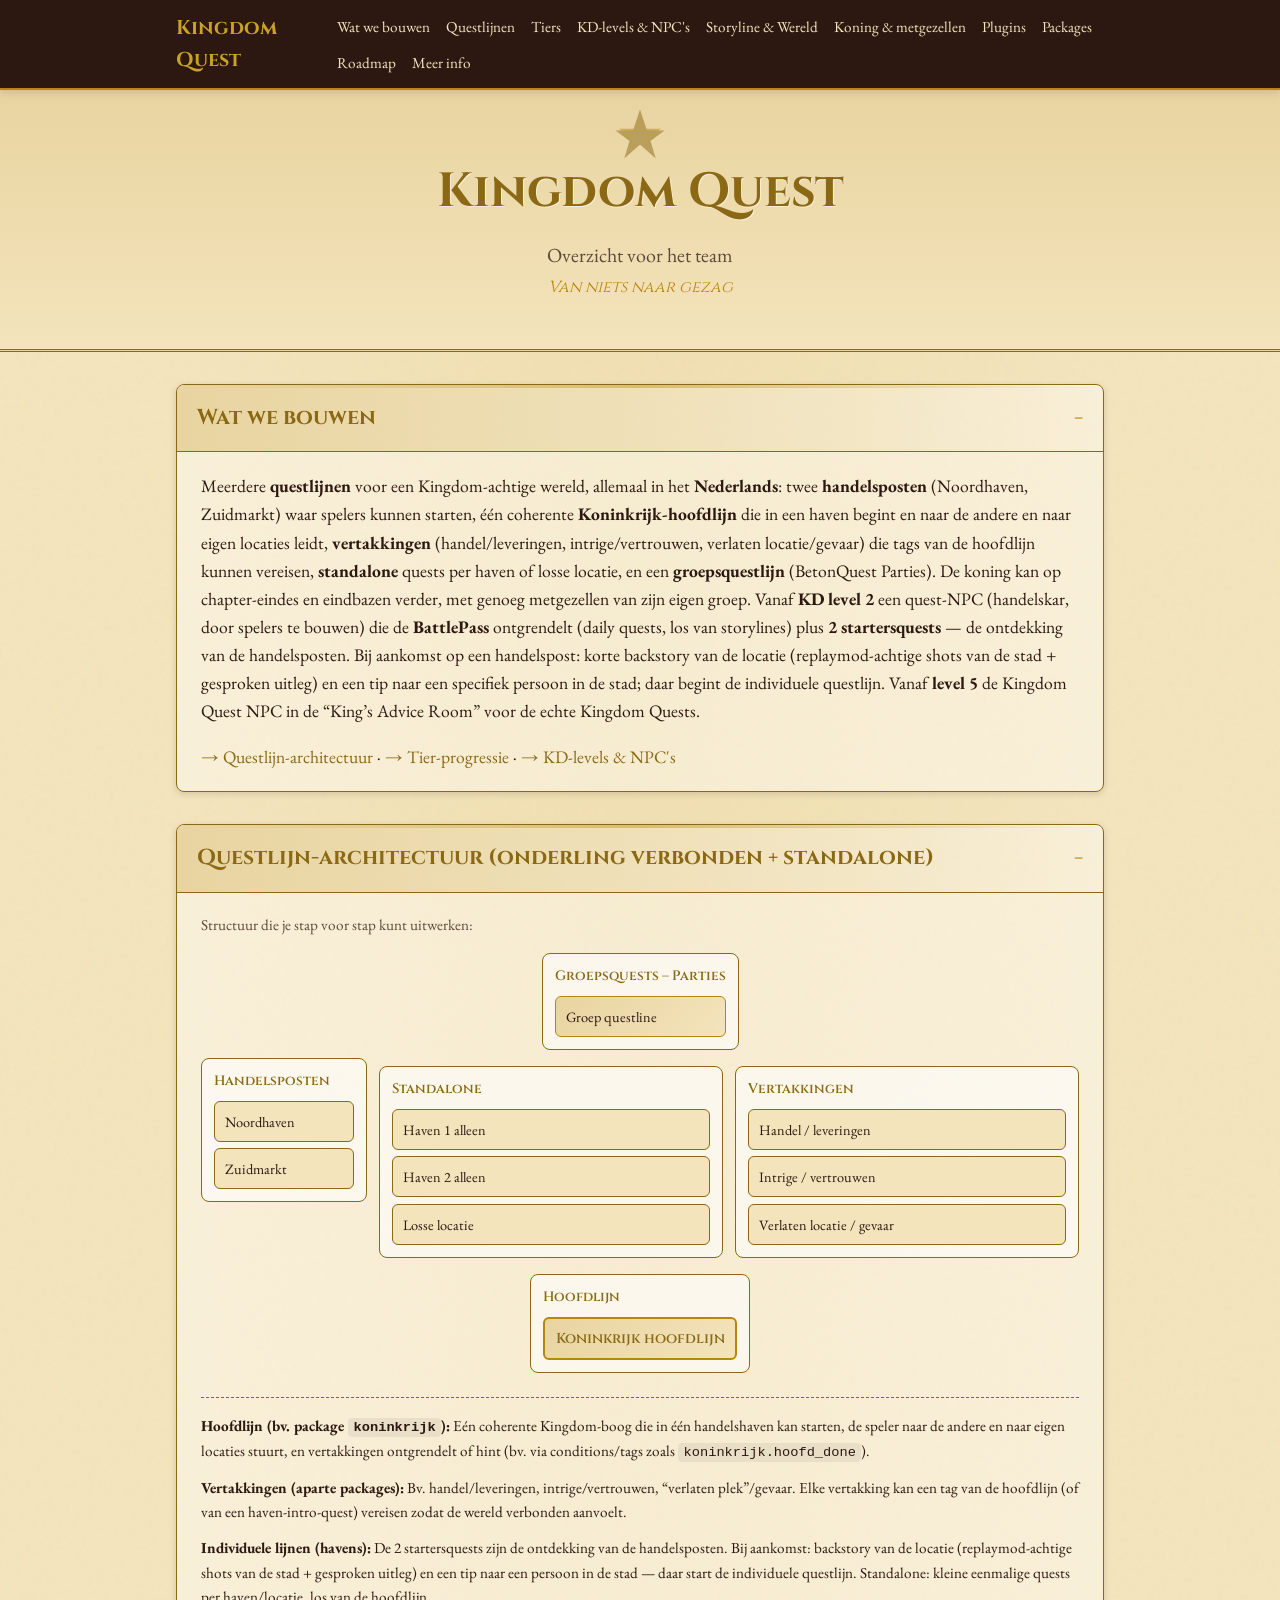
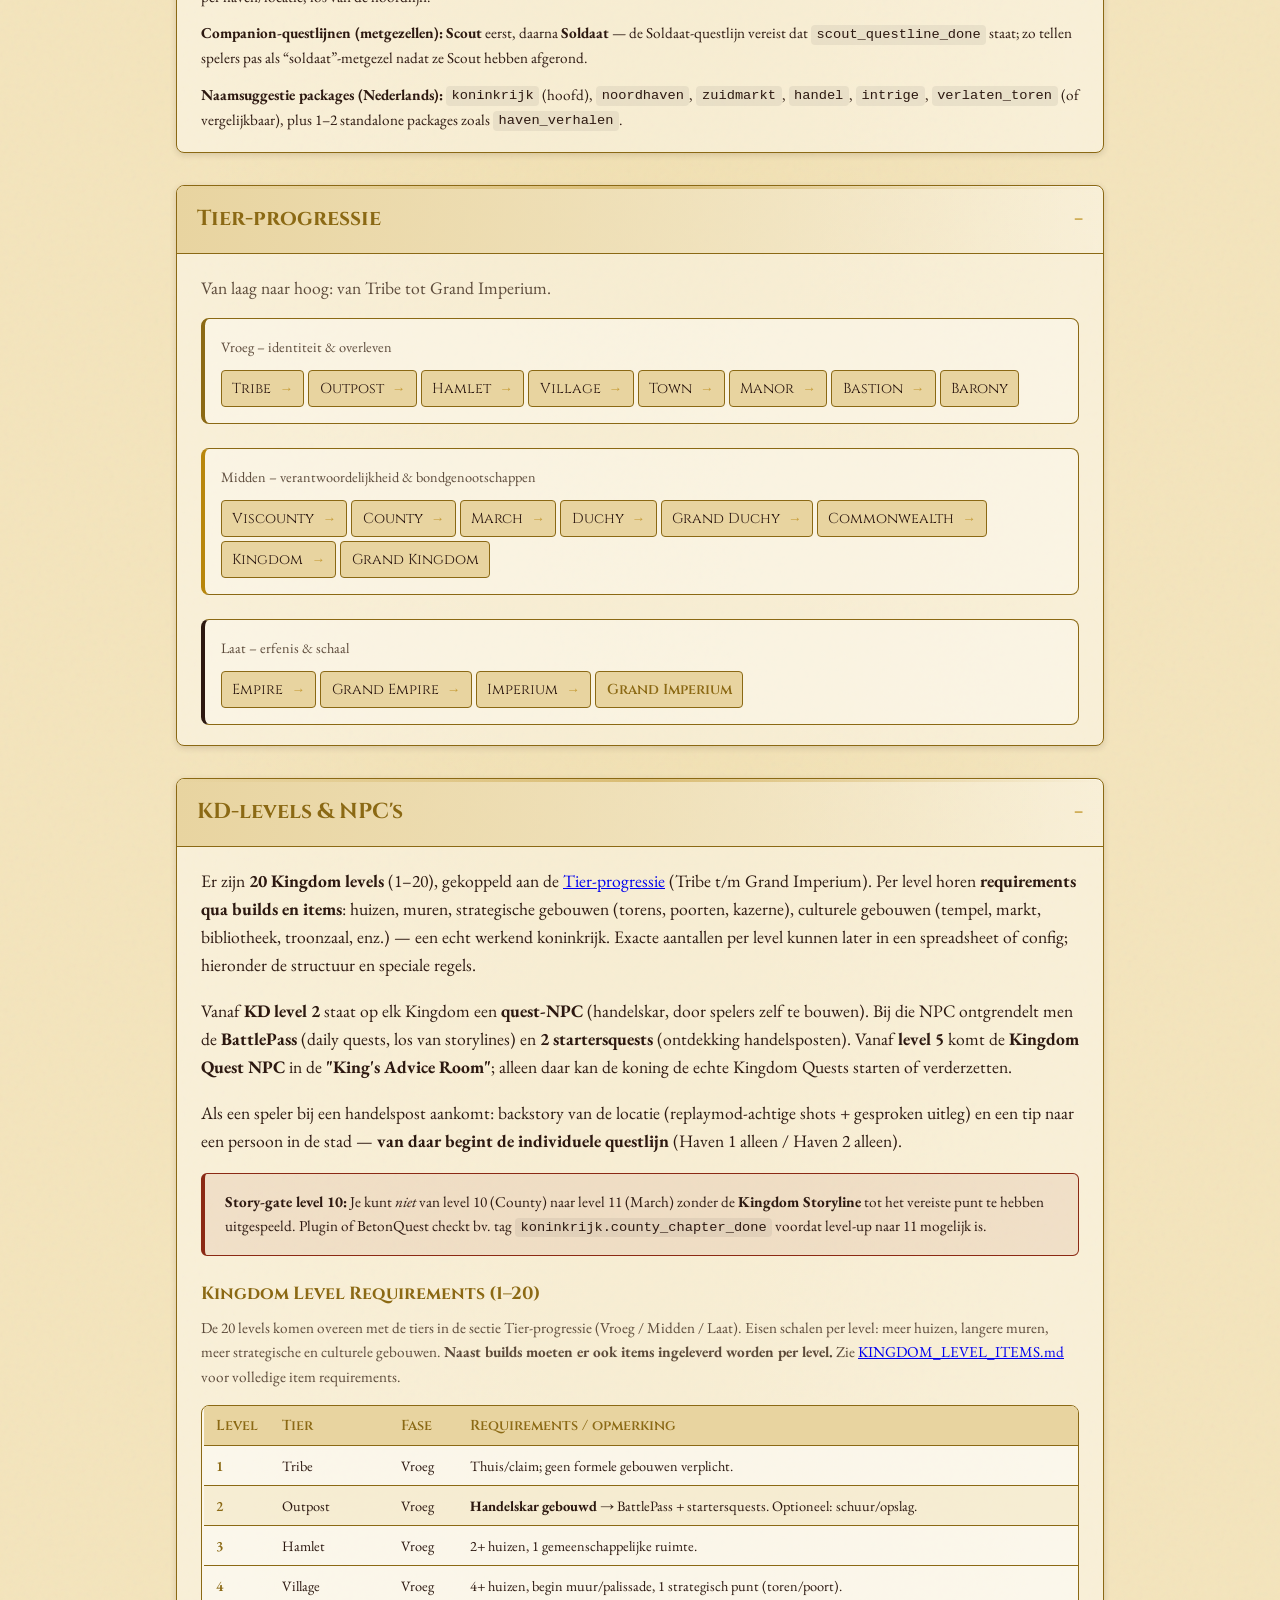
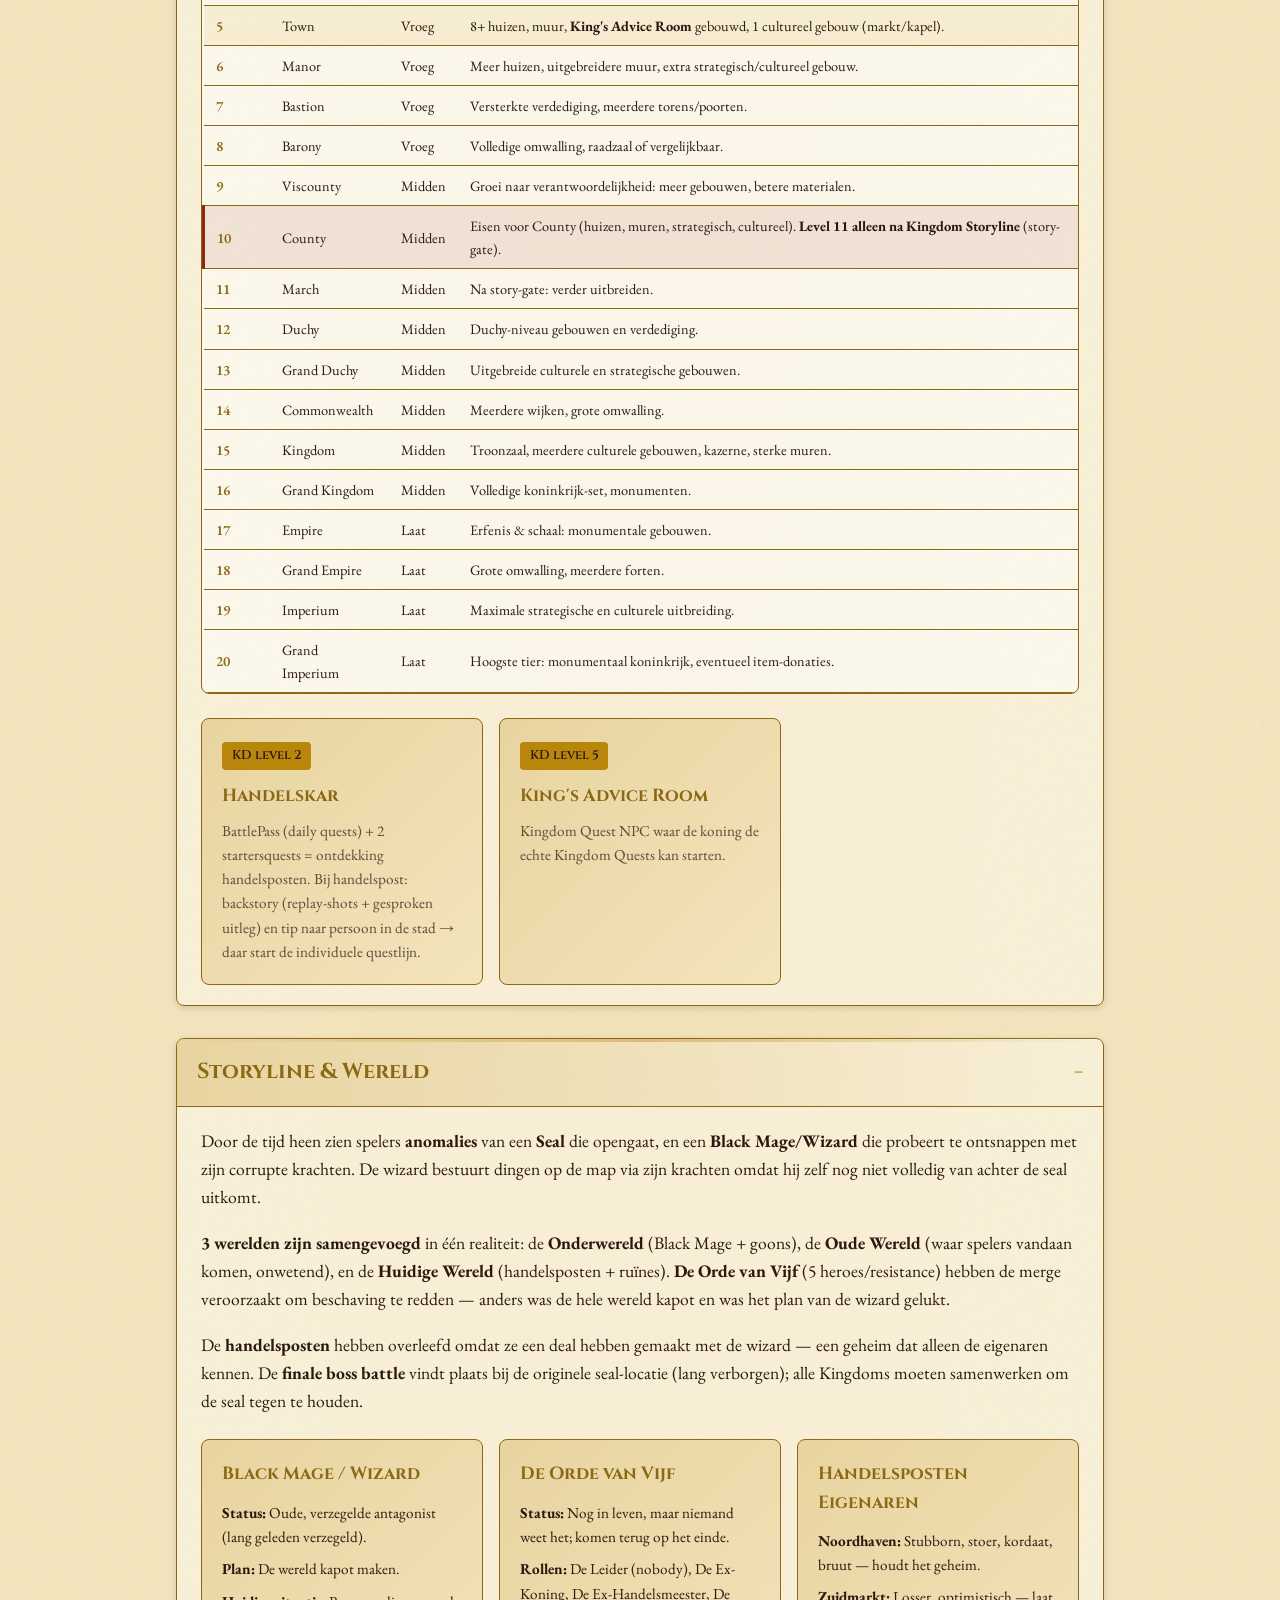
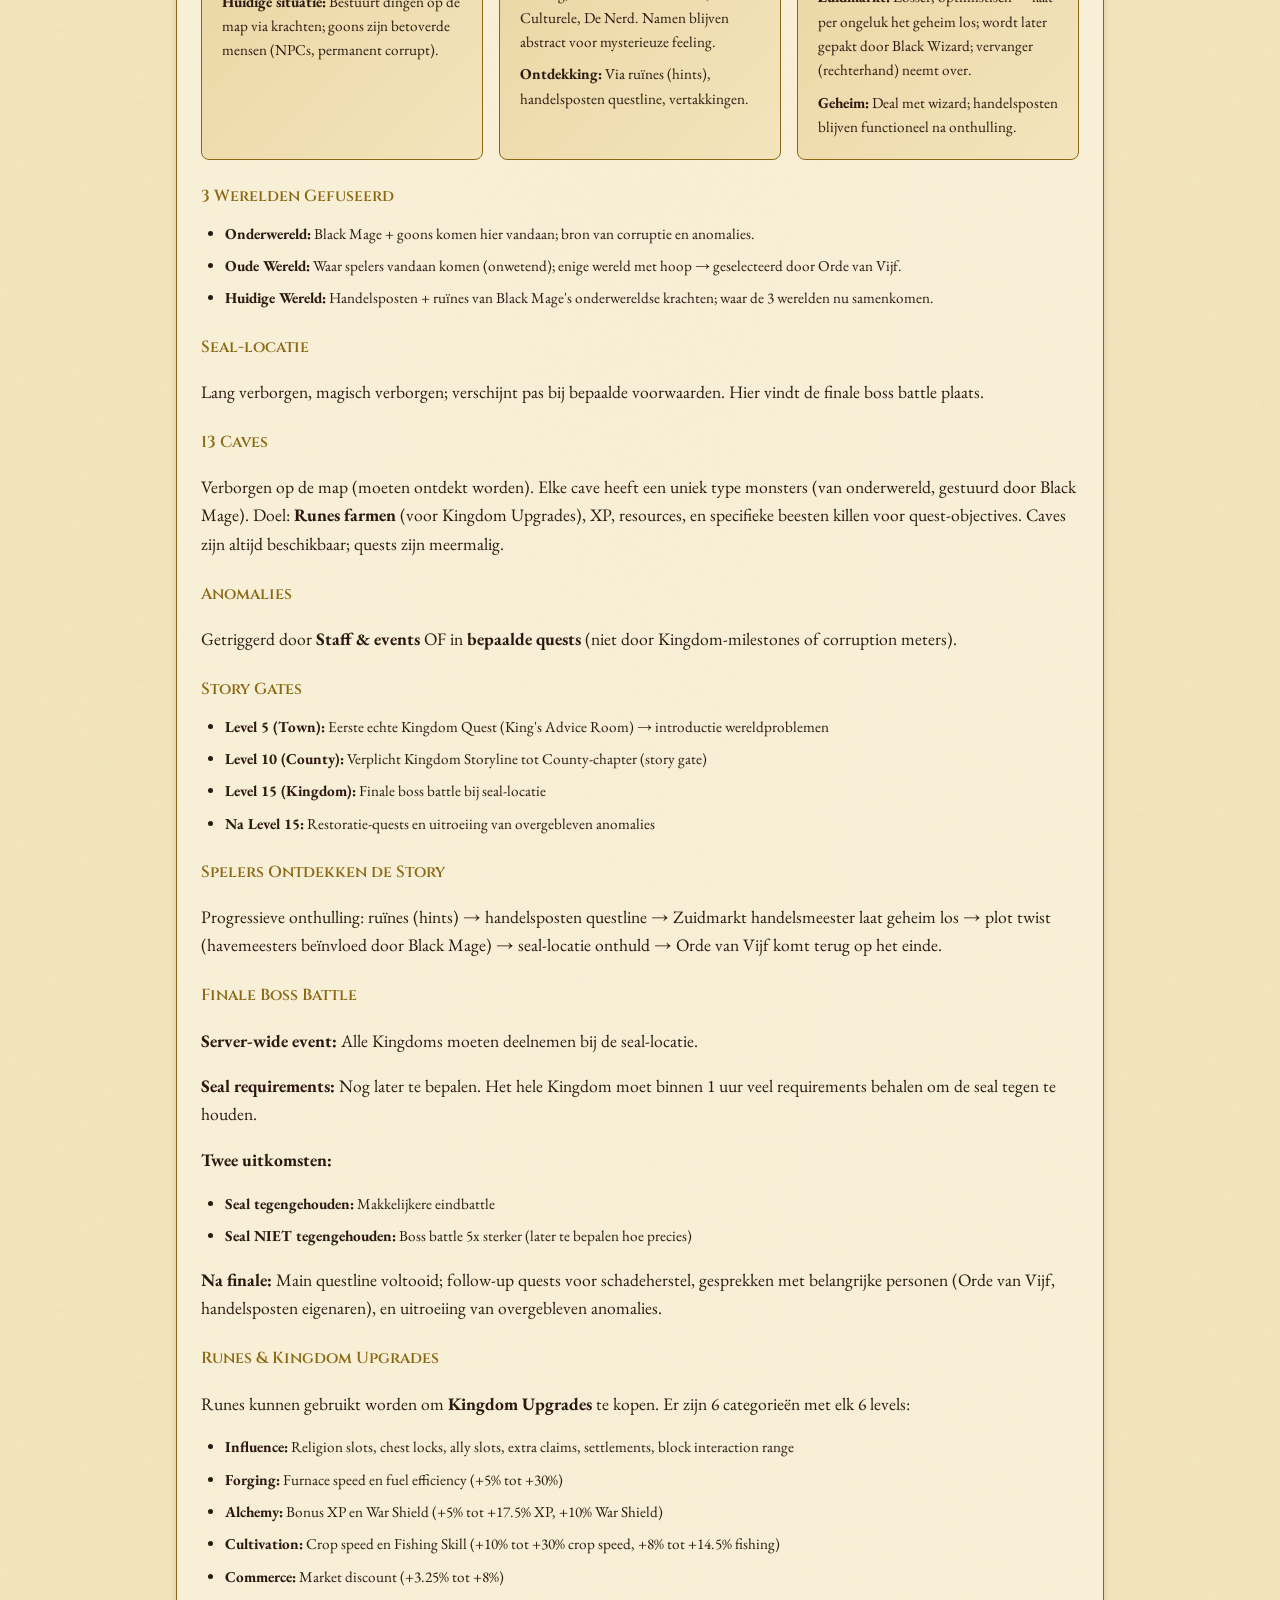
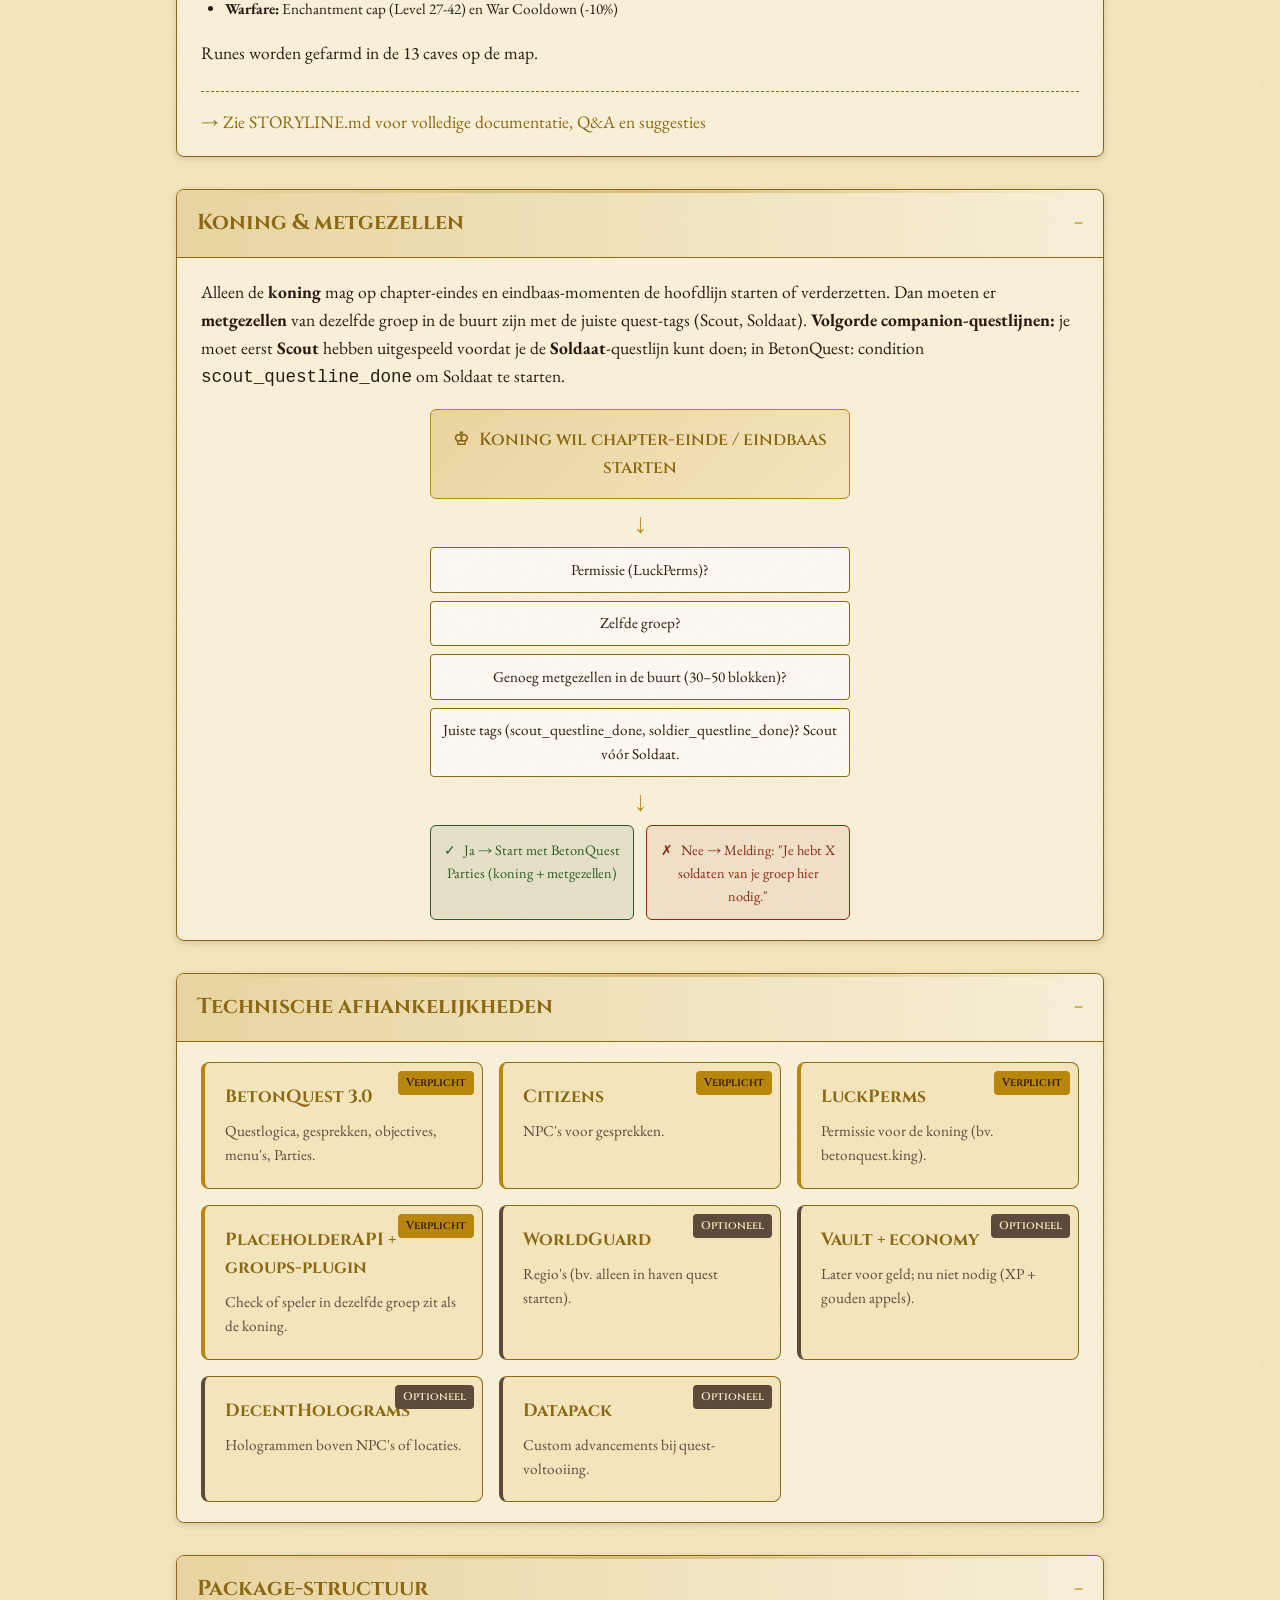
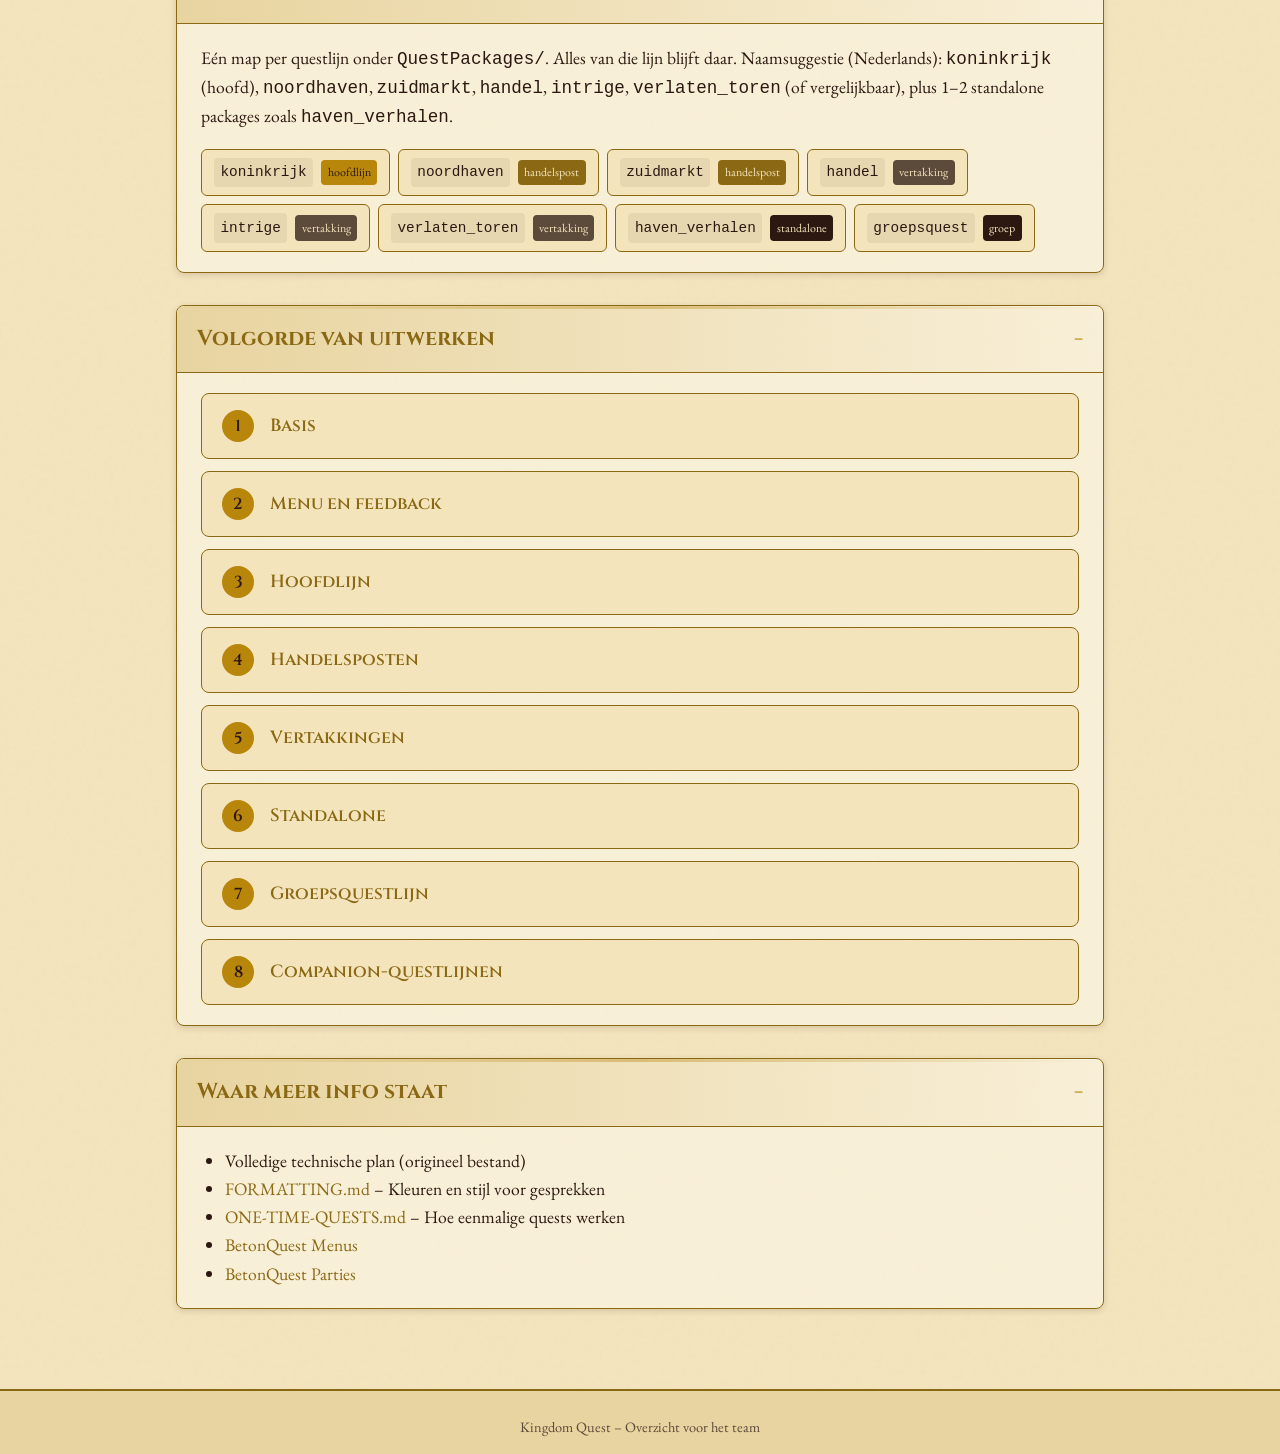
==== commit f6082bda: "Add item requirements for all 20 Kingdom levels Co-authored-by: Cursor <cursoragent@cursor.com>" ====
--- a/quest-overview/index.html
+++ b/quest-overview/index.html
@@ -151,7 +151,7 @@
         </div>
 
         <h3 class="kd-table-title">Kingdom Level Requirements (1–20)</h3>
-        <p class="kd-table-intro">De 20 levels komen overeen met de tiers in de sectie Tier-progressie (Vroeg / Midden / Laat). Eisen schalen per level: meer huizen, langere muren, meer strategische en culturele gebouwen.</p>
+        <p class="kd-table-intro">De 20 levels komen overeen met de tiers in de sectie Tier-progressie (Vroeg / Midden / Laat). Eisen schalen per level: meer huizen, langere muren, meer strategische en culturele gebouwen. <strong>Naast builds moeten er ook items ingeleverd worden per level.</strong> Zie <a href="../KINGDOM_LEVEL_ITEMS.md" target="_blank">KINGDOM_LEVEL_ITEMS.md</a> voor volledige item requirements.</p>
         <div class="kd-table-wrap">
           <table class="kd-levels-table">
             <thead>
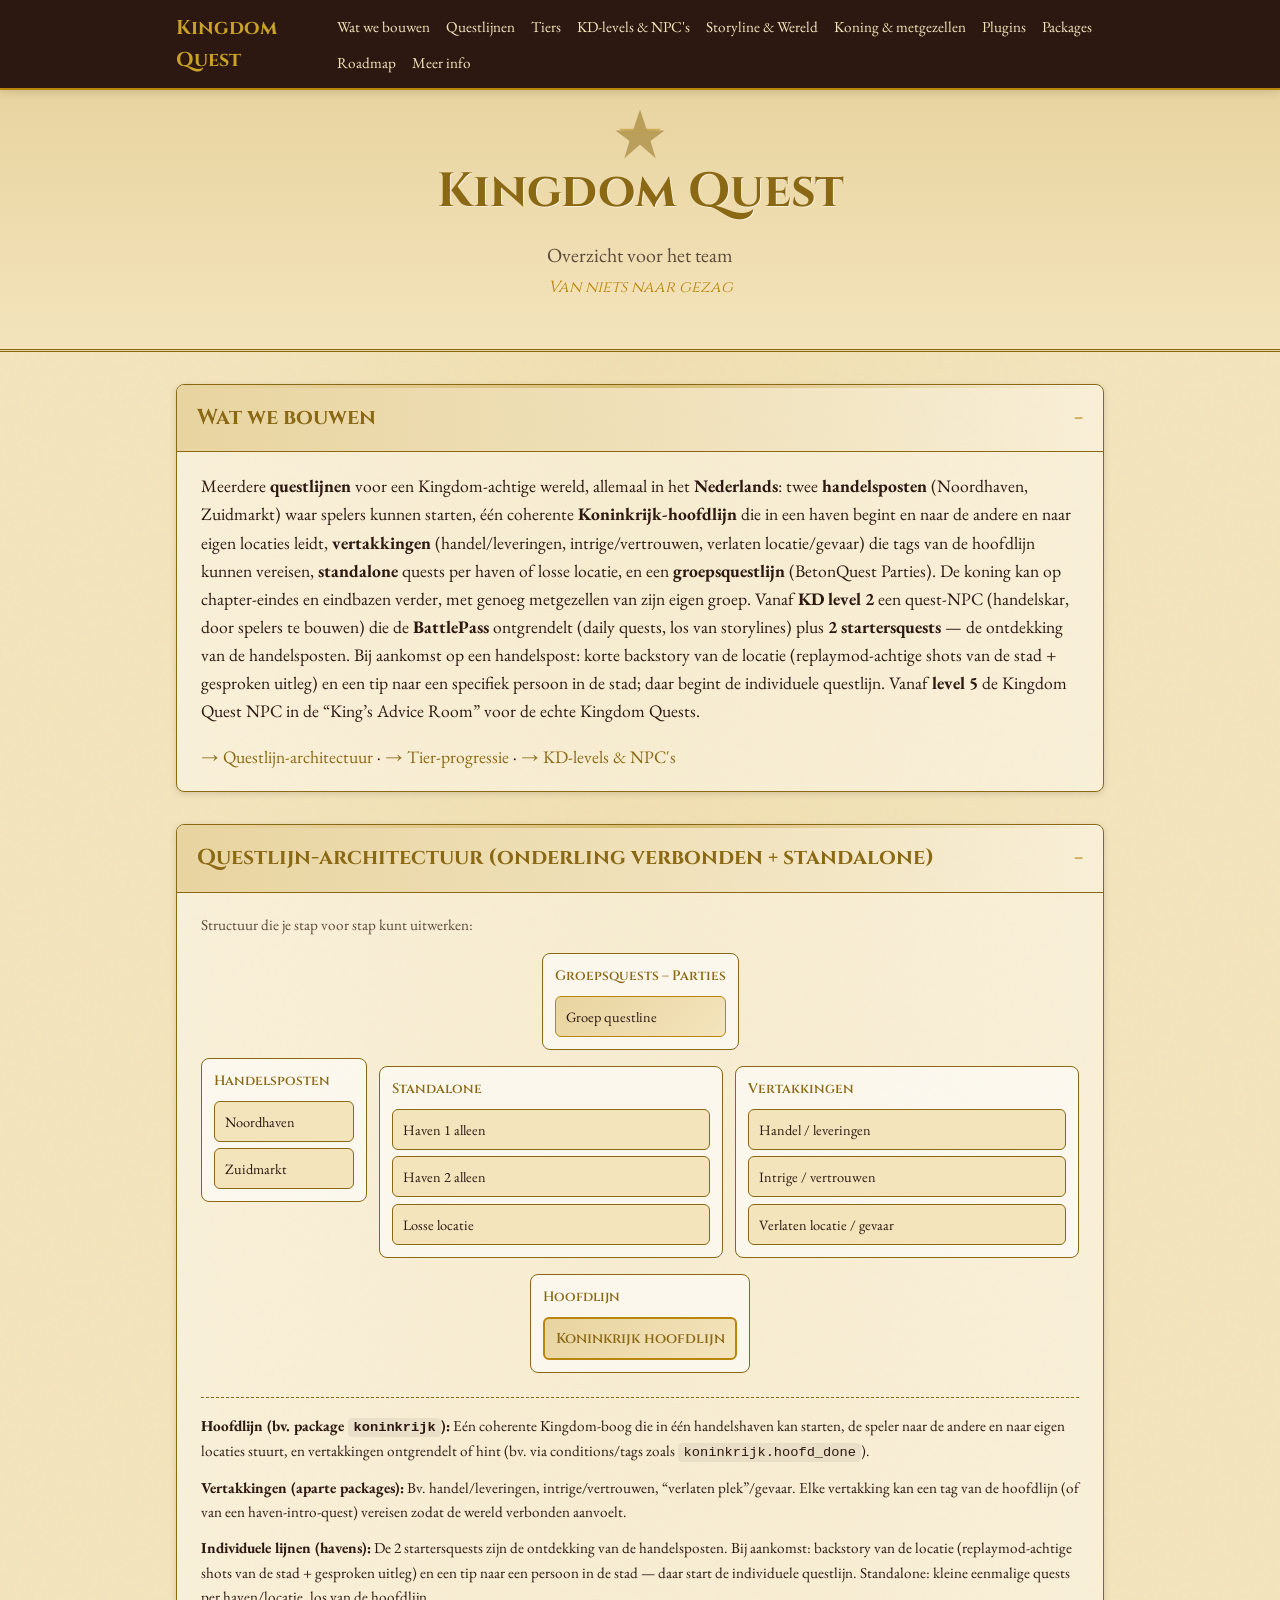
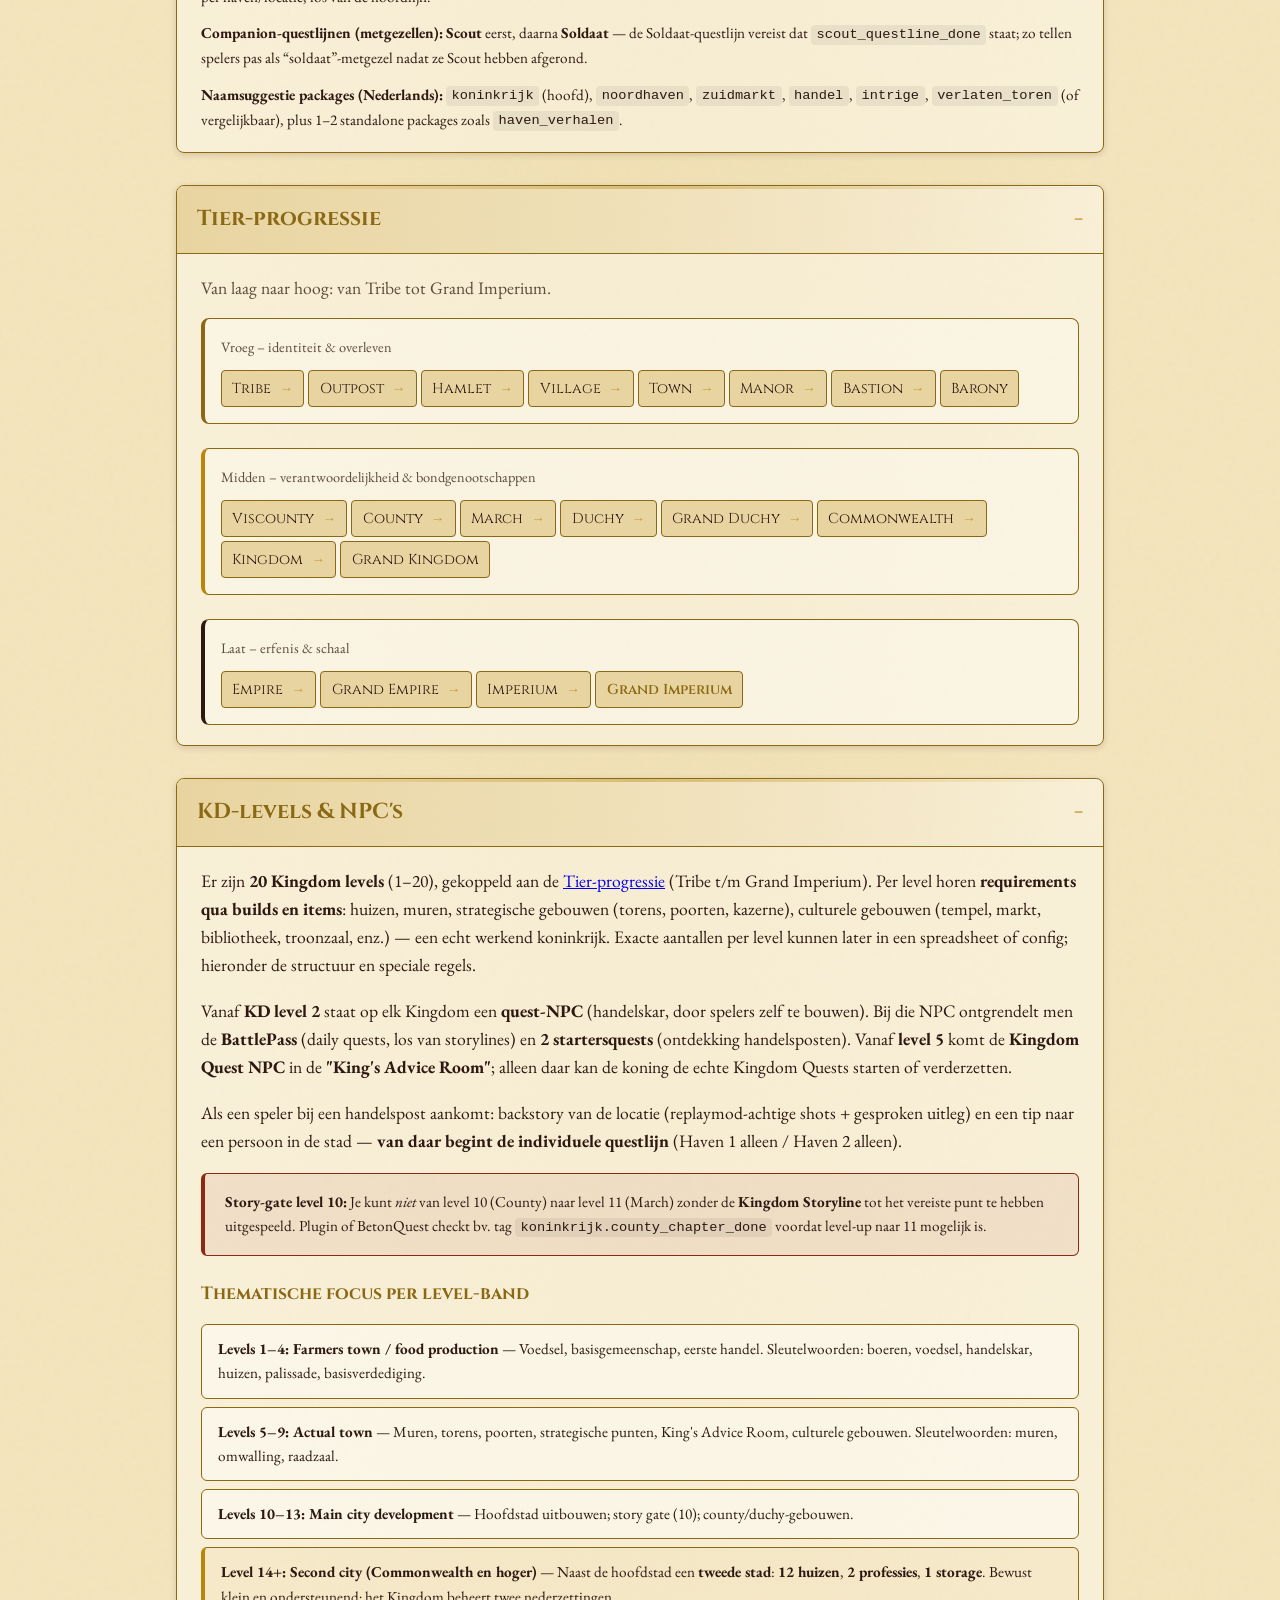
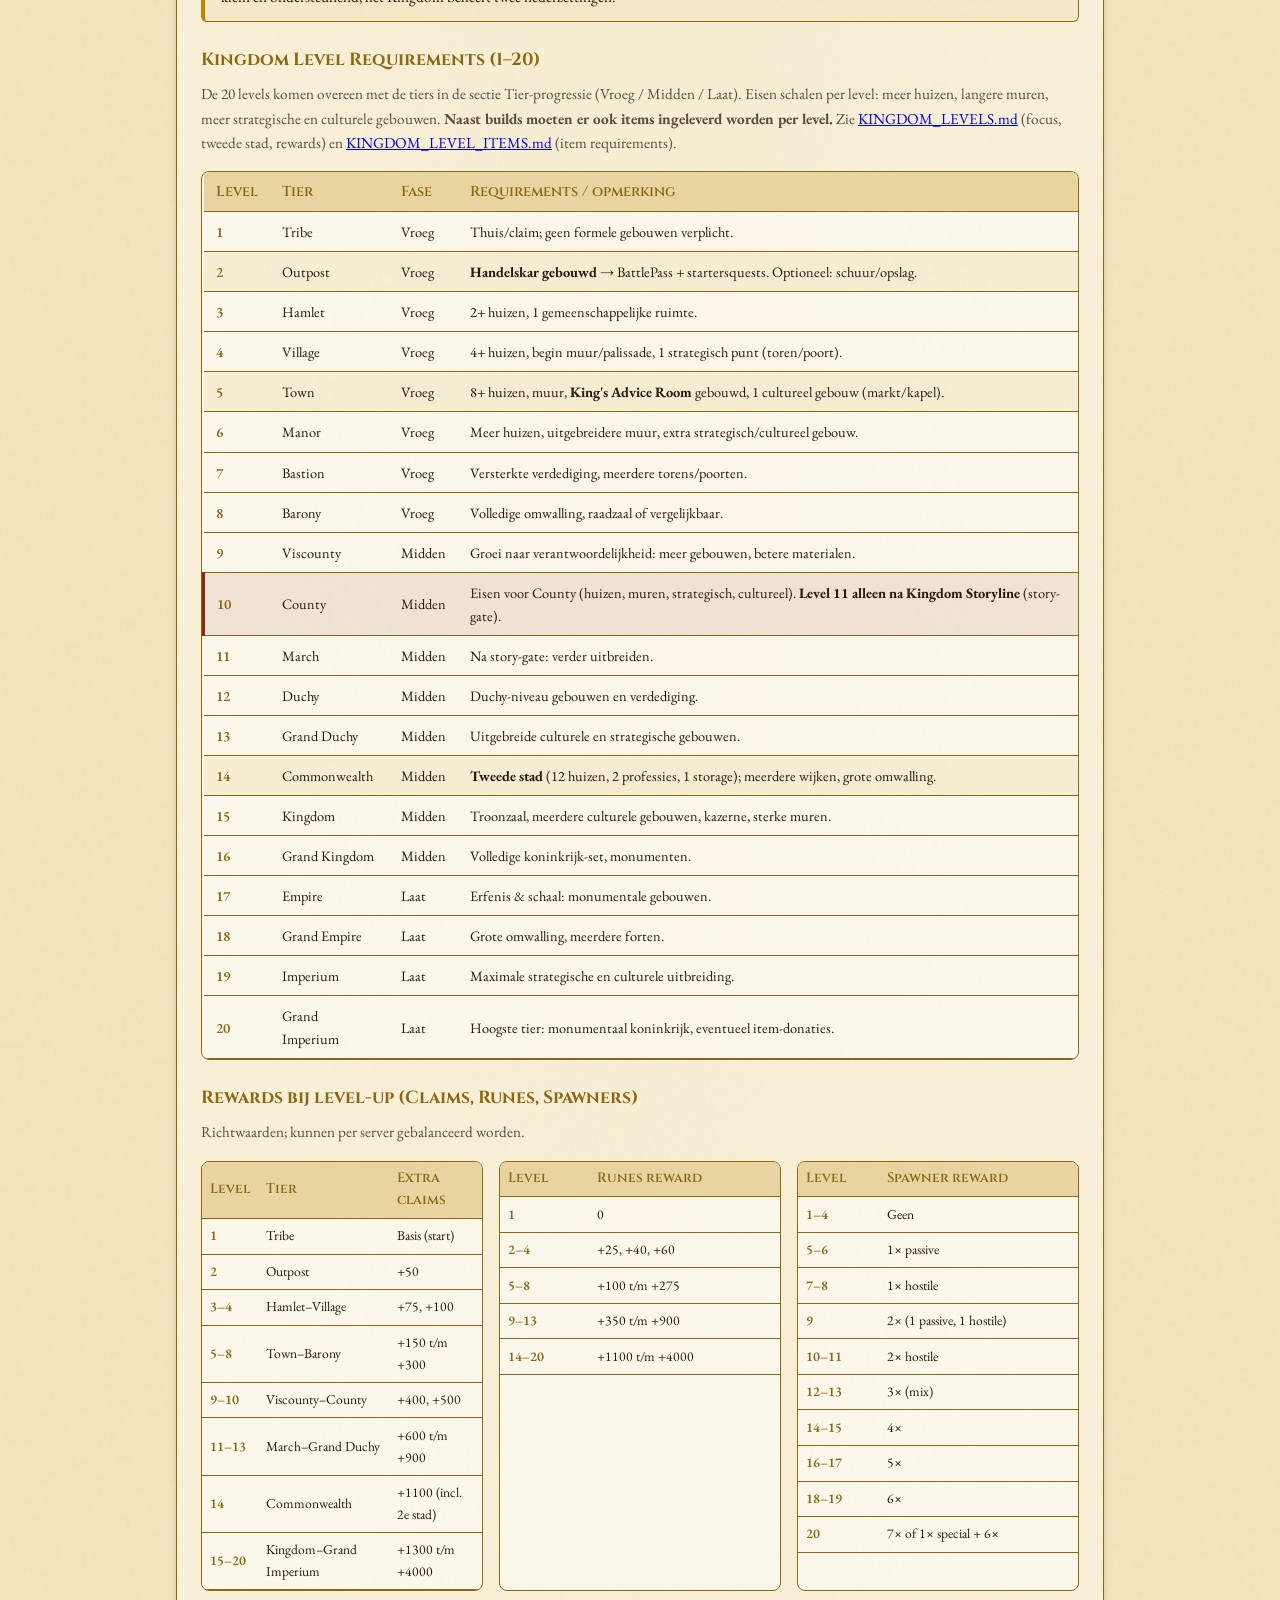
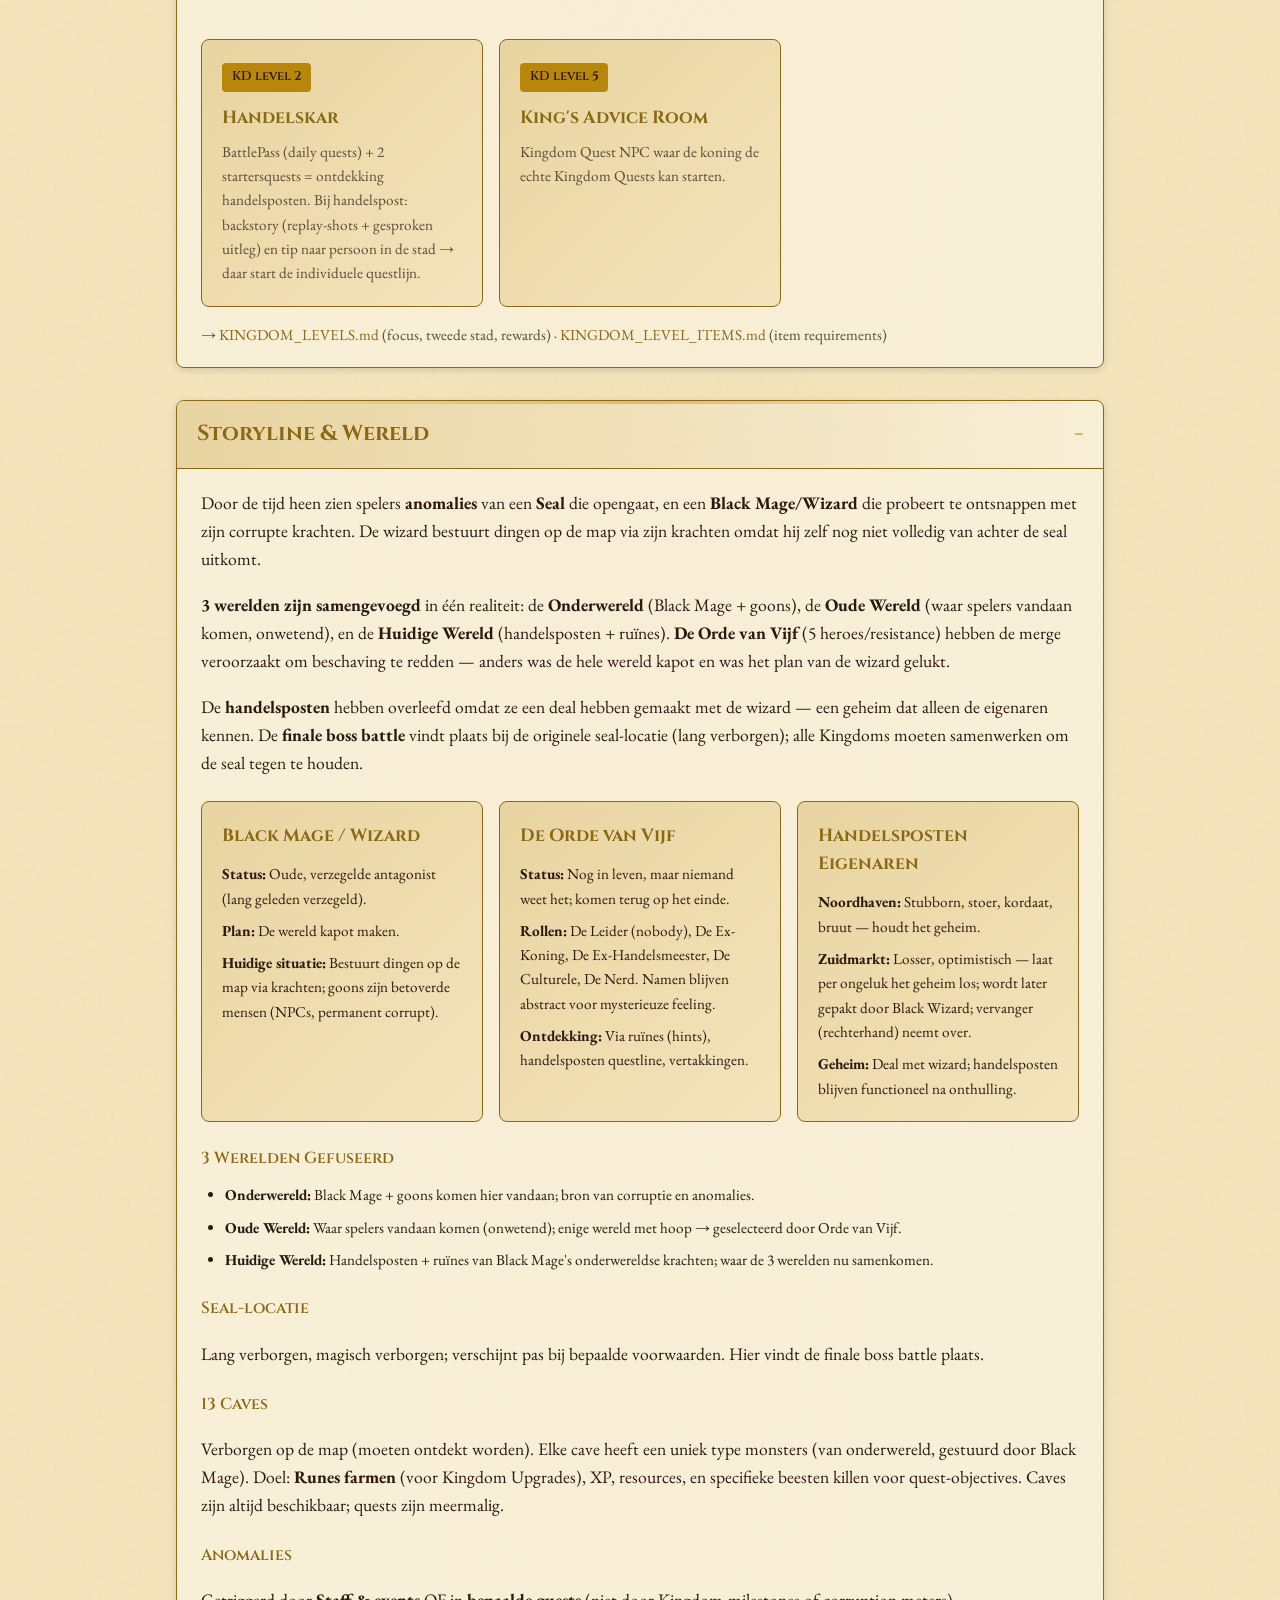
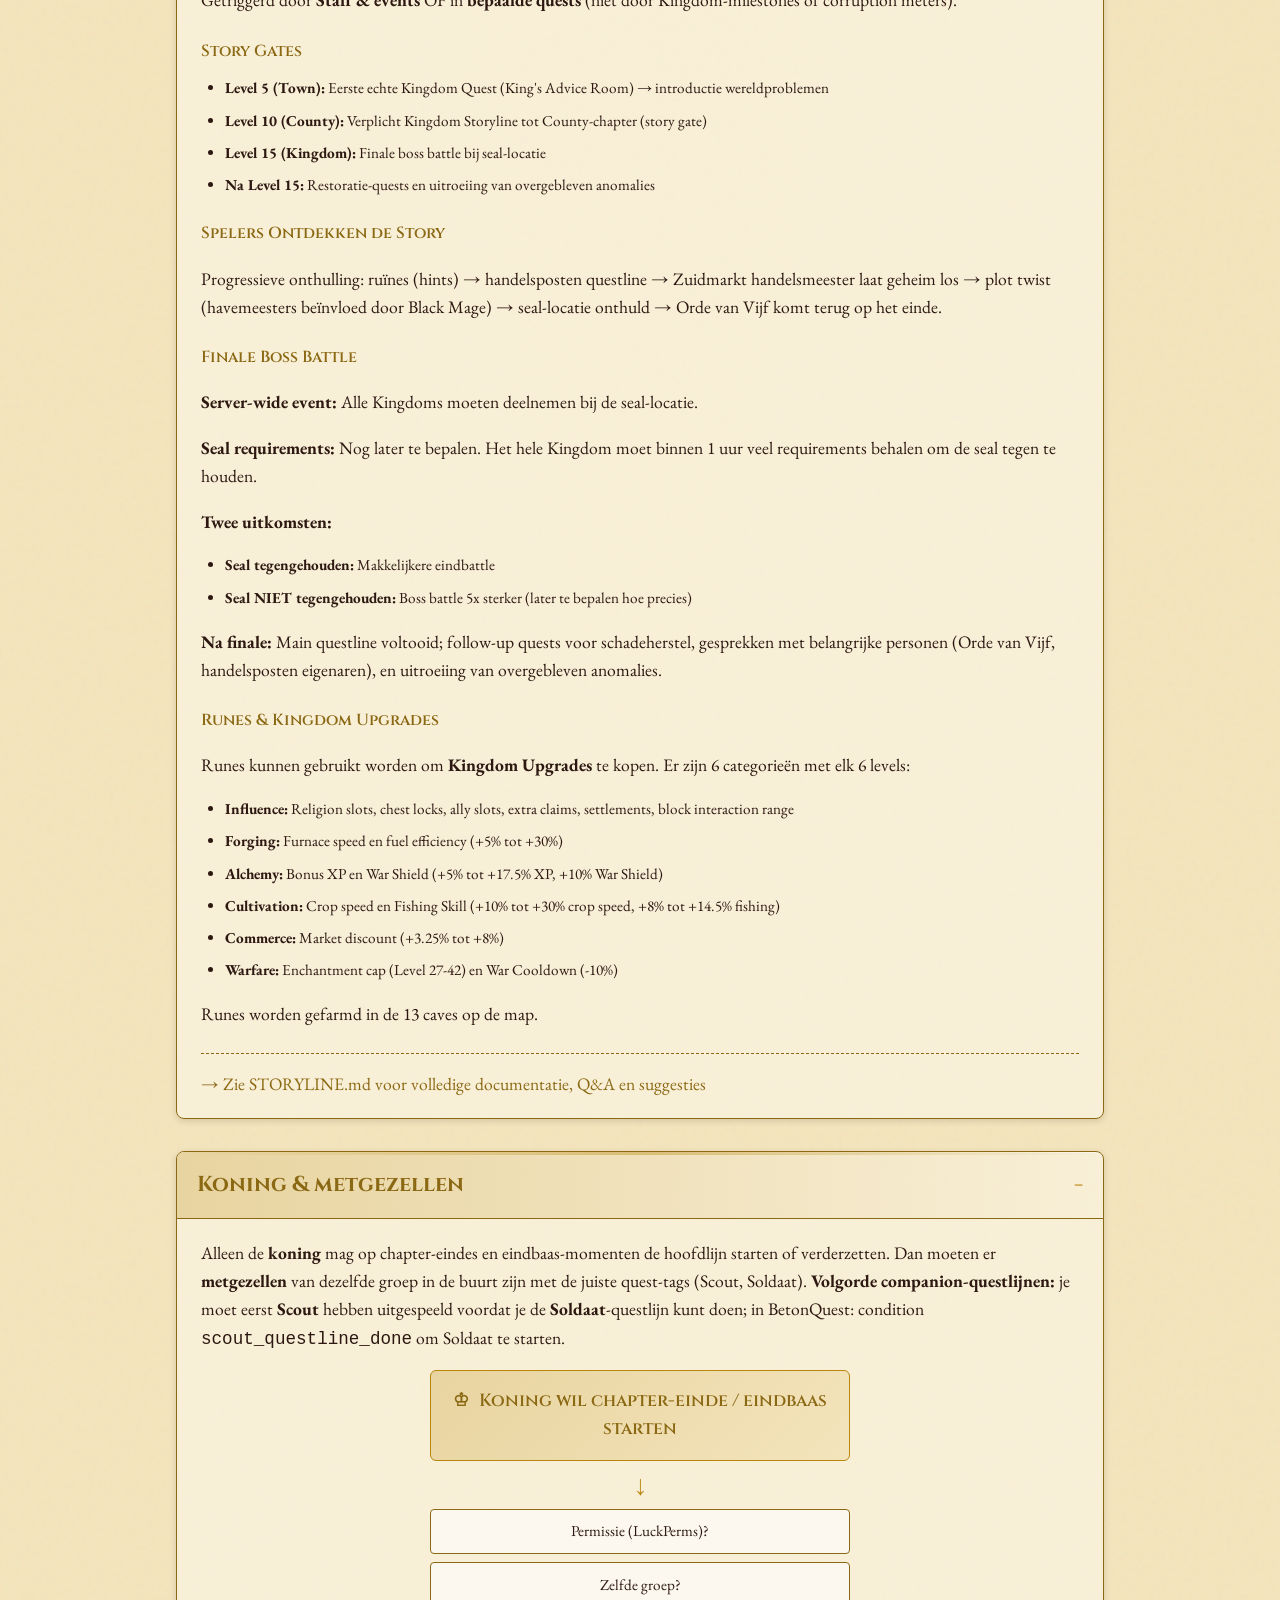
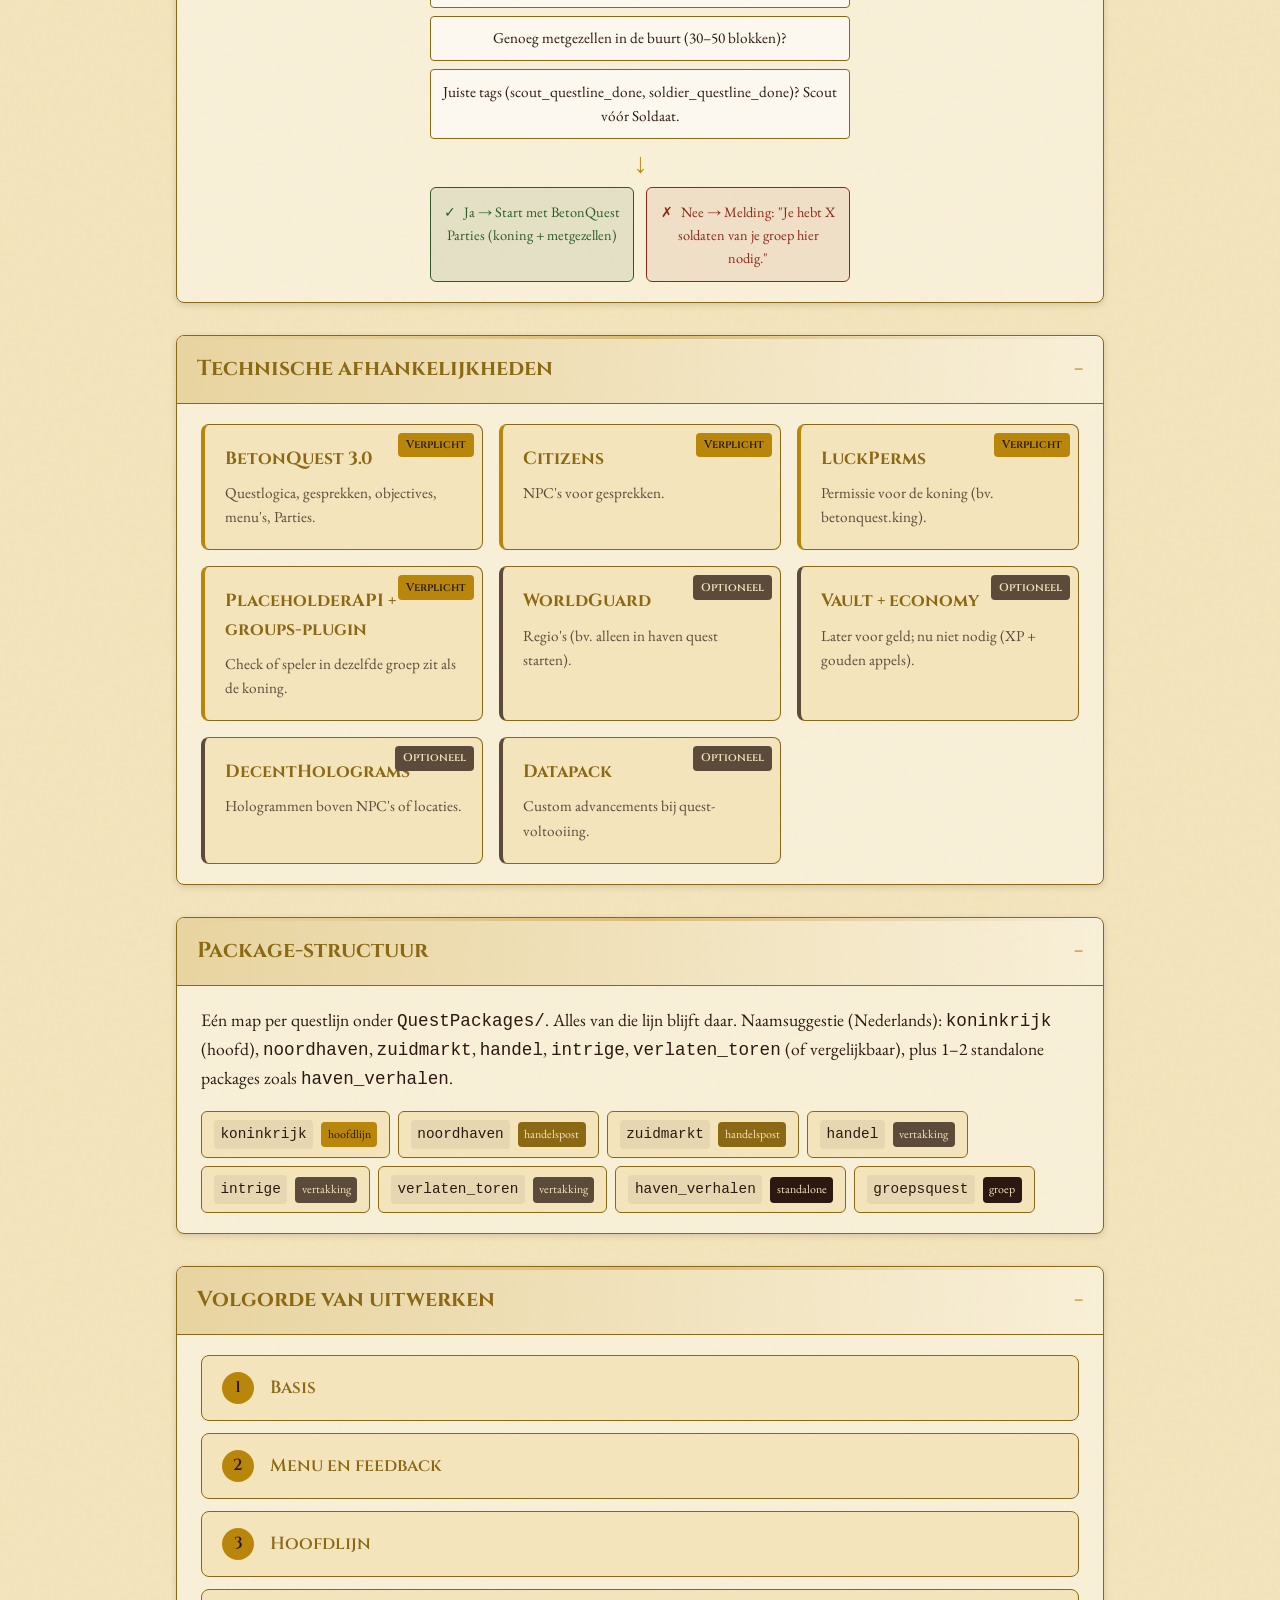
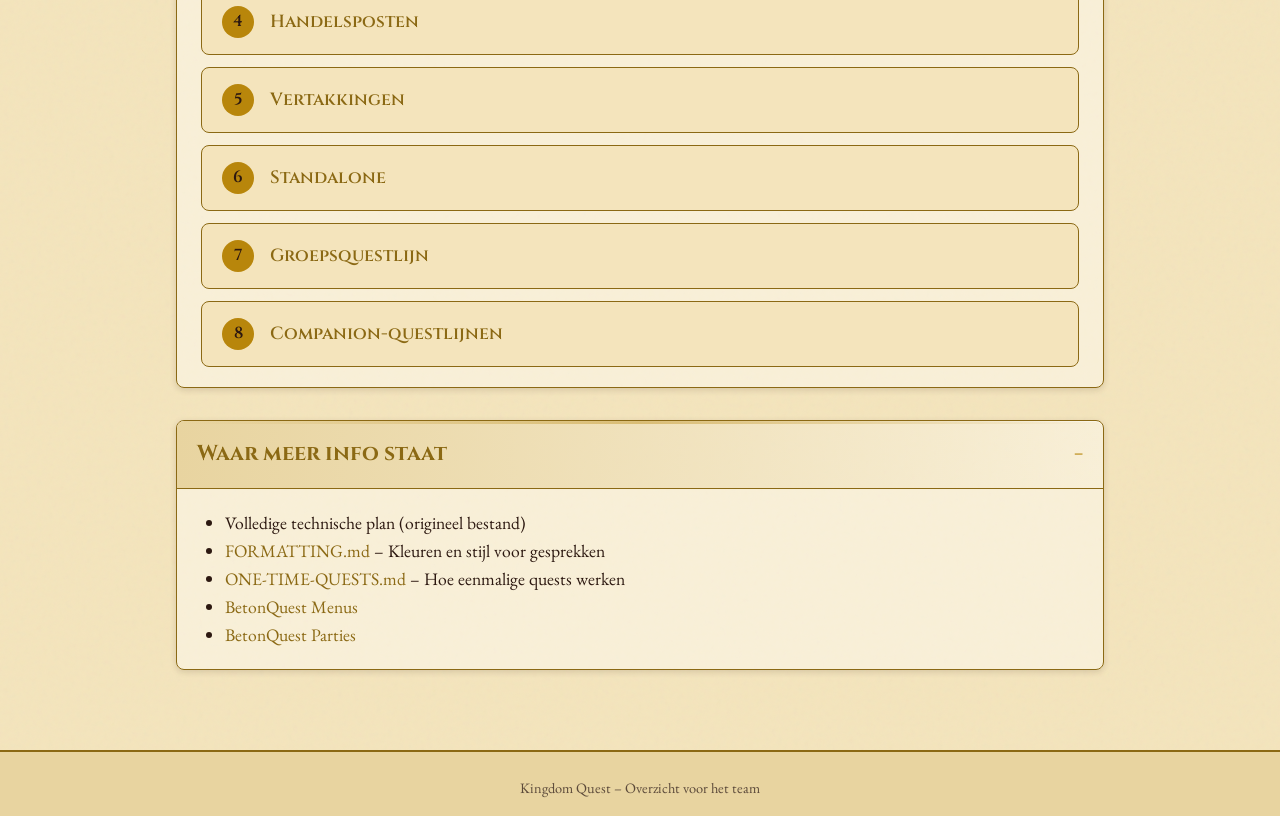
==== commit cc2feb05: "Kingdom levels doc, focus/rewards on site, PDF export for KD-levels Co-authored-by: Cursor <cursorag" ====
--- a/quest-overview/index.html
+++ b/quest-overview/index.html
@@ -150,8 +150,24 @@
           <strong>Story-gate level 10:</strong> Je kunt <em>niet</em> van level 10 (County) naar level 11 (March) zonder de <strong>Kingdom Storyline</strong> tot het vereiste punt te hebben uitgespeeld. Plugin of BetonQuest checkt bv. tag <code>koninkrijk.county_chapter_done</code> voordat level-up naar 11 mogelijk is.
         </div>
 
+        <h3 class="kd-table-title">Thematische focus per level-band</h3>
+        <div class="kd-focus-bands">
+          <div class="kd-focus-band">
+            <strong>Levels 1–4: Farmers town / food production</strong> — Voedsel, basisgemeenschap, eerste handel. Sleutelwoorden: boeren, voedsel, handelskar, huizen, palissade, basisverdediging.
+          </div>
+          <div class="kd-focus-band">
+            <strong>Levels 5–9: Actual town</strong> — Muren, torens, poorten, strategische punten, King's Advice Room, culturele gebouwen. Sleutelwoorden: muren, omwalling, raadzaal.
+          </div>
+          <div class="kd-focus-band">
+            <strong>Levels 10–13: Main city development</strong> — Hoofdstad uitbouwen; story gate (10); county/duchy-gebouwen.
+          </div>
+          <div class="kd-focus-band kd-focus-second-city">
+            <strong>Level 14+: Second city (Commonwealth en hoger)</strong> — Naast de hoofdstad een <strong>tweede stad</strong>: <strong>12 huizen</strong>, <strong>2 professies</strong>, <strong>1 storage</strong>. Bewust klein en ondersteunend; het Kingdom beheert twee nederzettingen.
+          </div>
+        </div>
+
         <h3 class="kd-table-title">Kingdom Level Requirements (1–20)</h3>
-        <p class="kd-table-intro">De 20 levels komen overeen met de tiers in de sectie Tier-progressie (Vroeg / Midden / Laat). Eisen schalen per level: meer huizen, langere muren, meer strategische en culturele gebouwen. <strong>Naast builds moeten er ook items ingeleverd worden per level.</strong> Zie <a href="../KINGDOM_LEVEL_ITEMS.md" target="_blank">KINGDOM_LEVEL_ITEMS.md</a> voor volledige item requirements.</p>
+        <p class="kd-table-intro">De 20 levels komen overeen met de tiers in de sectie Tier-progressie (Vroeg / Midden / Laat). Eisen schalen per level: meer huizen, langere muren, meer strategische en culturele gebouwen. <strong>Naast builds moeten er ook items ingeleverd worden per level.</strong> Zie <a href="../KINGDOM_LEVELS.md" target="_blank">KINGDOM_LEVELS.md</a> (focus, tweede stad, rewards) en <a href="../KINGDOM_LEVEL_ITEMS.md" target="_blank">KINGDOM_LEVEL_ITEMS.md</a> (item requirements).</p>
         <div class="kd-table-wrap">
           <table class="kd-levels-table">
             <thead>
@@ -176,7 +192,7 @@
               <tr><td>11</td><td>March</td><td>Midden</td><td>Na story-gate: verder uitbreiden.</td></tr>
               <tr><td>12</td><td>Duchy</td><td>Midden</td><td>Duchy-niveau gebouwen en verdediging.</td></tr>
               <tr><td>13</td><td>Grand Duchy</td><td>Midden</td><td>Uitgebreide culturele en strategische gebouwen.</td></tr>
-              <tr><td>14</td><td>Commonwealth</td><td>Midden</td><td>Meerdere wijken, grote omwalling.</td></tr>
+              <tr class="kd-row-special"><td>14</td><td>Commonwealth</td><td>Midden</td><td><strong>Tweede stad</strong> (12 huizen, 2 professies, 1 storage); meerdere wijken, grote omwalling.</td></tr>
               <tr><td>15</td><td>Kingdom</td><td>Midden</td><td>Troonzaal, meerdere culturele gebouwen, kazerne, sterke muren.</td></tr>
               <tr><td>16</td><td>Grand Kingdom</td><td>Midden</td><td>Volledige koninkrijk-set, monumenten.</td></tr>
               <tr><td>17</td><td>Empire</td><td>Laat</td><td>Erfenis & schaal: monumentale gebouwen.</td></tr>
@@ -187,6 +203,55 @@
           </table>
         </div>
 
+        <h3 class="kd-table-title">Rewards bij level-up (Claims, Runes, Spawners)</h3>
+        <p class="kd-table-intro">Richtwaarden; kunnen per server gebalanceerd worden.</p>
+        <div class="kd-rewards-grid">
+          <div class="kd-table-wrap">
+            <table class="kd-levels-table kd-rewards-table">
+              <thead><tr><th>Level</th><th>Tier</th><th>Extra claims</th></tr></thead>
+              <tbody>
+                <tr><td>1</td><td>Tribe</td><td>Basis (start)</td></tr>
+                <tr><td>2</td><td>Outpost</td><td>+50</td></tr>
+                <tr><td>3–4</td><td>Hamlet–Village</td><td>+75, +100</td></tr>
+                <tr><td>5–8</td><td>Town–Barony</td><td>+150 t/m +300</td></tr>
+                <tr><td>9–10</td><td>Viscounty–County</td><td>+400, +500</td></tr>
+                <tr><td>11–13</td><td>March–Grand Duchy</td><td>+600 t/m +900</td></tr>
+                <tr><td>14</td><td>Commonwealth</td><td>+1100 (incl. 2e stad)</td></tr>
+                <tr><td>15–20</td><td>Kingdom–Grand Imperium</td><td>+1300 t/m +4000</td></tr>
+              </tbody>
+            </table>
+          </div>
+          <div class="kd-table-wrap">
+            <table class="kd-levels-table kd-rewards-table">
+              <thead><tr><th>Level</th><th>Runes reward</th></tr></thead>
+              <tbody>
+                <tr><td>1</td><td>0</td></tr>
+                <tr><td>2–4</td><td>+25, +40, +60</td></tr>
+                <tr><td>5–8</td><td>+100 t/m +275</td></tr>
+                <tr><td>9–13</td><td>+350 t/m +900</td></tr>
+                <tr><td>14–20</td><td>+1100 t/m +4000</td></tr>
+              </tbody>
+            </table>
+          </div>
+          <div class="kd-table-wrap">
+            <table class="kd-levels-table kd-rewards-table">
+              <thead><tr><th>Level</th><th>Spawner reward</th></tr></thead>
+              <tbody>
+                <tr><td>1–4</td><td>Geen</td></tr>
+                <tr><td>5–6</td><td>1× passive</td></tr>
+                <tr><td>7–8</td><td>1× hostile</td></tr>
+                <tr><td>9</td><td>2× (1 passive, 1 hostile)</td></tr>
+                <tr><td>10–11</td><td>2× hostile</td></tr>
+                <tr><td>12–13</td><td>3× (mix)</td></tr>
+                <tr><td>14–15</td><td>4×</td></tr>
+                <tr><td>16–17</td><td>5×</td></tr>
+                <tr><td>18–19</td><td>6×</td></tr>
+                <tr><td>20</td><td>7× of 1× special + 6×</td></tr>
+              </tbody>
+            </table>
+          </div>
+        </div>
+
         <div class="kd-levels-cards">
           <div class="kd-level-card">
             <span class="kd-level-badge">KD level 2</span>
@@ -199,6 +264,7 @@
             <p>Kingdom Quest NPC waar de koning de echte Kingdom Quests kan starten.</p>
           </div>
         </div>
+        <p class="kd-docs-link">→ <a href="../KINGDOM_LEVELS.md" target="_blank">KINGDOM_LEVELS.md</a> (focus, tweede stad, rewards) · <a href="../KINGDOM_LEVEL_ITEMS.md" target="_blank">KINGDOM_LEVEL_ITEMS.md</a> (item requirements)</p>
       </div>
     </section>
 
--- a/quest-overview/styles.css
+++ b/quest-overview/styles.css
@@ -562,6 +562,58 @@
   color: var(--gold-dim);
 }
 
+.kd-focus-bands {
+  margin: 1rem 0 1.5rem;
+}
+
+.kd-focus-band {
+  padding: 0.75rem 1rem;
+  margin-bottom: 0.5rem;
+  border: 1px solid var(--border);
+  border-radius: 6px;
+  background: rgba(255,255,255,0.4);
+  font-size: 0.95rem;
+  color: var(--text);
+}
+
+.kd-focus-band.kd-focus-second-city {
+  border-left-width: 4px;
+  border-left-color: var(--gold);
+  background: rgba(201, 162, 39, 0.08);
+}
+
+.kd-rewards-grid {
+  display: grid;
+  grid-template-columns: repeat(auto-fit, minmax(200px, 1fr));
+  gap: 1rem;
+  margin-bottom: 1.5rem;
+}
+
+.kd-rewards-table {
+  font-size: 0.85rem;
+}
+
+.kd-rewards-table th,
+.kd-rewards-table td {
+  padding: 0.4rem 0.5rem;
+}
+
+.kd-docs-link {
+  margin-top: 1rem;
+  font-size: 0.95rem;
+  color: var(--text-muted);
+}
+
+.kd-docs-link a {
+  color: var(--gold-dim);
+  text-decoration: none;
+}
+
+.kd-docs-link a:hover {
+  color: var(--gold);
+  text-decoration: underline;
+}
+
 /* ----- Storyline sectie ----- */
 .storyline-subtitle {
   font-family: var(--font-heading);
